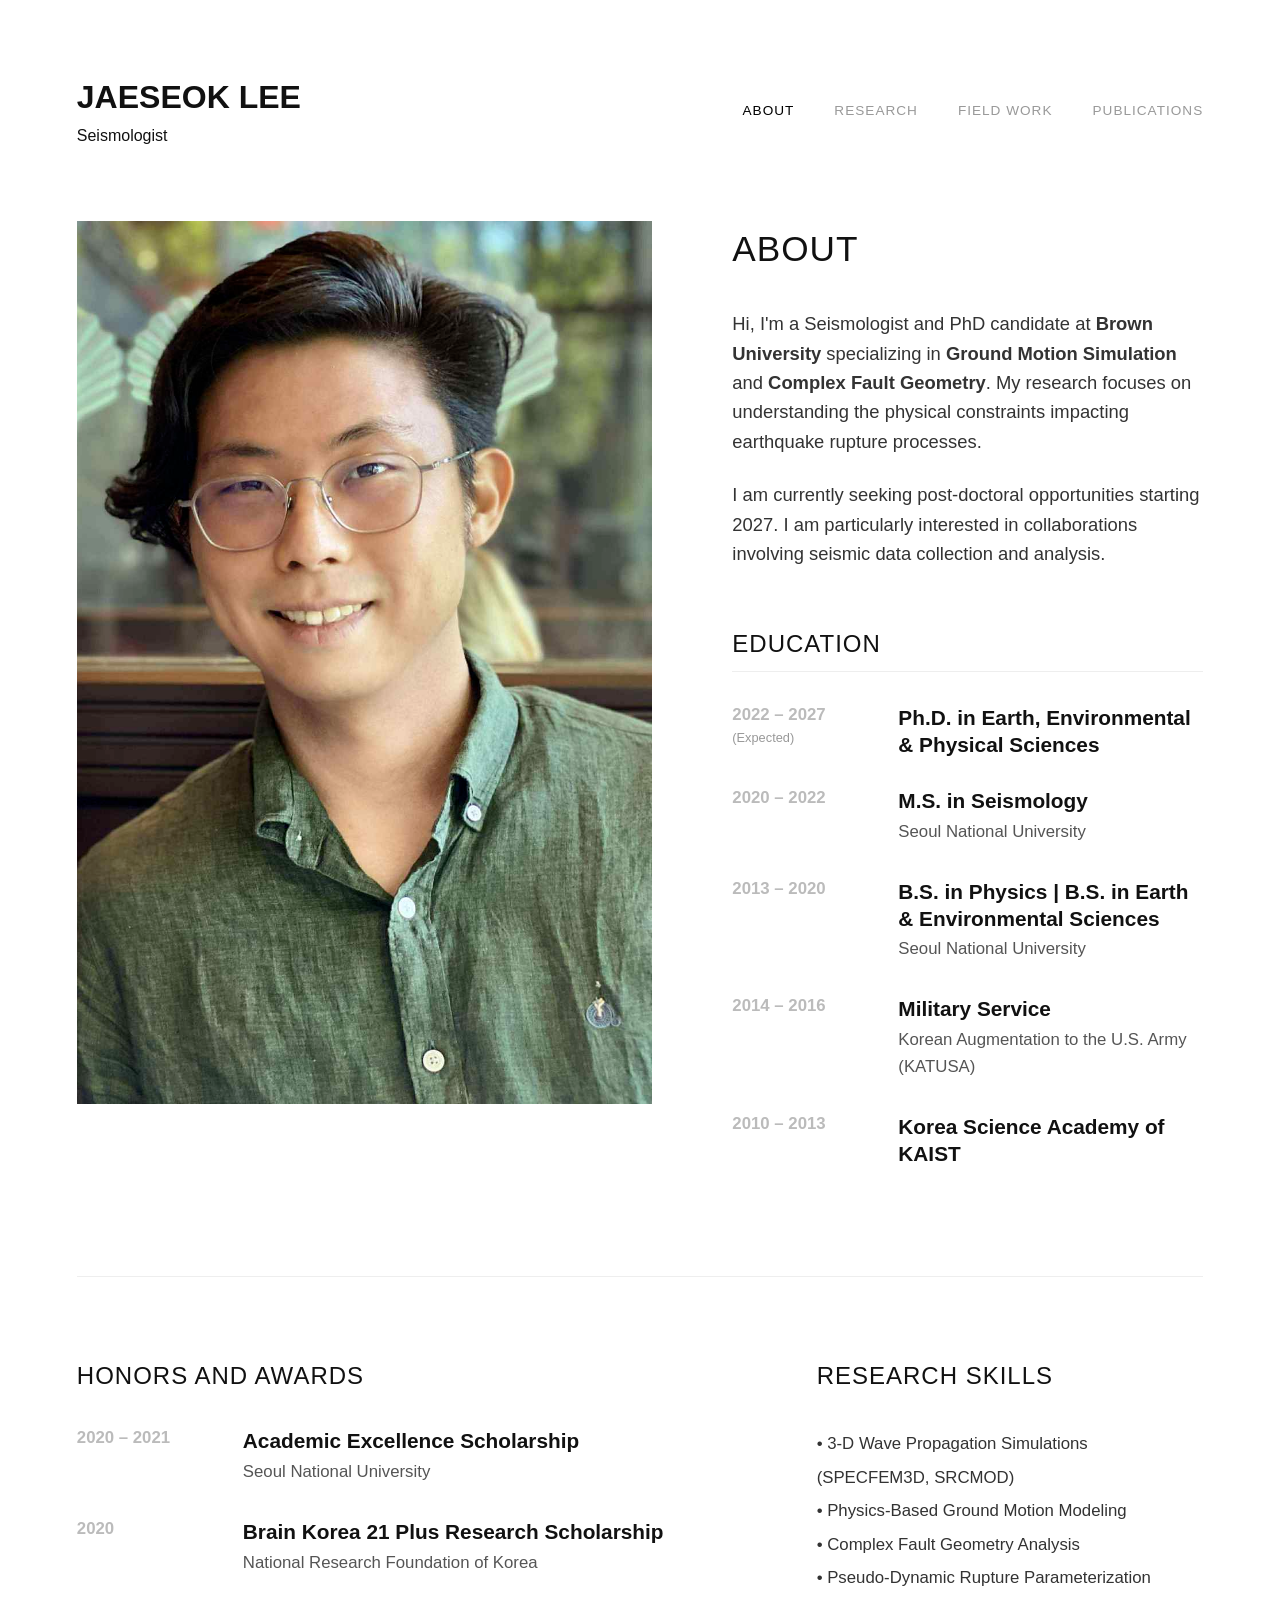
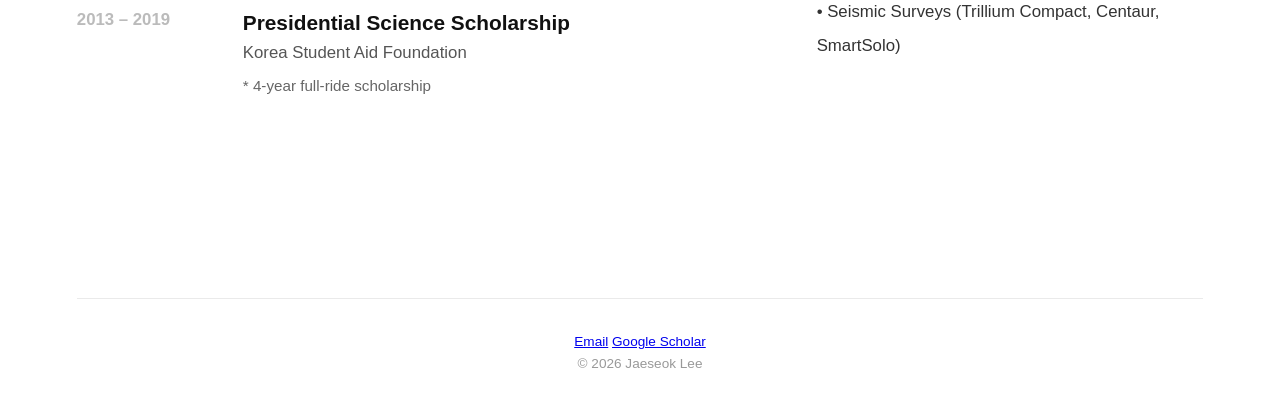
==== index.html @ f4a4ec3c "Update index.html" ====
<!DOCTYPE html>
<html lang="en">
<head>
    <meta charset="UTF-8">
    <meta name="viewport" content="width=device-width, initial-scale=1.0">
    <title>Jaeseok Lee | Seismologist</title>
    <link rel="stylesheet" href="style.css">
</head>
<body>

    <div id="header-container"></div>

    <main>
        
        <section id="about" class="split-container">
            
            <div class="split-image">
                <img src="images/jaeseok1.png" alt="Jaeseok Lee">
            </div>
            
            <div class="split-text">
                <h1>ABOUT</h1>
                <p>Hi, I'm a Seismologist and PhD candidate at <b>Brown University</b> specializing in <b>Ground Motion Simulation</b> and <b>Complex Fault Geometry</b>. My research focuses on understanding the physical constraints impacting earthquake rupture processes.</p>
                <p>I am currently seeking post-doctoral opportunities starting 2027. I am particularly interested in collaborations involving seismic data collection and analysis.</p>
                
                <h2 style="margin-top: 3.5rem; font-size: 1.5rem; border-bottom: 1px solid #eee; padding-bottom: 0.5rem;">EDUCATION</h2>
                
                <div class="education-timeline" style="margin-top: 1.5rem;">
                    
                    <div class="timeline-item">
                        <span class="timeline-year">2022 – 2027<br><small>(Expected)</small></span>
                        <div class="timeline-content">
                            <h3>Ph.D. in Earth, Environmental & Physical Sciences</h3>
                        </div>
                    </div>
                
                    <div class="timeline-item">
                        <span class="timeline-year">2020 – 2022</span>
                        <div class="timeline-content">
                            <h3>M.S. in Seismology</h3>
                            <p class="institution">Seoul National University</p>
                        </div>
                    </div>
                
                    <div class="timeline-item">
                        <span class="timeline-year">2013 – 2020</span>
                        <div class="timeline-content">
                            <h3>B.S. in Physics | B.S. in Earth & Environmental Sciences</h3>
                            <p class="institution">Seoul National University</p>
                        </div>
                    </div>
                
                    <div class="timeline-item">
                        <span class="timeline-year">2014 – 2016</span>
                        <div class="timeline-content">
                            <h3>Military Service</h3>
                            <p class="institution">Korean Augmentation to the U.S. Army (KATUSA)</p>
                        </div>
                    </div>
                
                    <div class="timeline-item">
                        <span class="timeline-year">2010 – 2013</span>
                        <div class="timeline-content">
                            <h3>Korea Science Academy of KAIST</h3>
                        </div>
                    </div>
                
                </div>
            </div>
        </section>

        <hr class="section-divider">

        <section class="split-container" style="grid-template-columns: 1.2fr 0.8fr; margin-top: 2rem;">
            
            <div>
                <h2 style="font-size: 1.5rem; margin-bottom: 2rem;">HONORS AND AWARDS</h2>
                <div class="education-timeline">
                
                    <div class="timeline-item">
                        <span class="timeline-year">2020 – 2021</span>
                        <div class="timeline-content">
                            <h3>Academic Excellence Scholarship</h3>
                            <p class="institution">Seoul National University</p>
                        </div>
                    </div>
                
                    <div class="timeline-item">
                        <span class="timeline-year">2020</span>
                        <div class="timeline-content">
                            <h3>Brain Korea 21 Plus Research Scholarship</h3>
                            <p class="institution">National Research Foundation of Korea</p>
                        </div>
                    </div>
                
                    <div class="timeline-item">
                        <span class="timeline-year">2013 – 2019</span>
                        <div class="timeline-content">
                            <h3>Presidential Science Scholarship</h3>
                            <p class="institution">Korea Student Aid Foundation</p>
                            <p class="details">* 4-year full-ride scholarship</p>
                        </div>
                    </div>
                
                </div>
            </div>

            <div style="padding-left: 2rem;">
                <h2 style="font-size: 1.5rem; margin-bottom: 2rem;">RESEARCH SKILLS</h2>
                <ul style="list-style: none; line-height: 2; color: #333; font-size: 1.05rem;">
                    <li>• 3-D Wave Propagation Simulations (SPECFEM3D, SRCMOD)</li>
                    <li>• Physics-Based Ground Motion Modeling</li>
                    <li>• Complex Fault Geometry Analysis</li>
                    <li>• Pseudo-Dynamic Rupture Parameterization</li>
                    <li>• Seismic Surveys (Trillium Compact, Centaur, SmartSolo)</li>
                </ul>
            </div>

        </section>
        
    </main>

    <div id="footer-container"></div>

    <script src="script.js"></script>
</body>
</html>
---- style.css ----
/* Base Reset */
* {
    margin: 0;
    padding: 0;
    box-sizing: border-box;
}

body {
    font-family: -apple-system, BlinkMacSystemFont, "Segoe UI", Roboto, Helvetica, Arial, sans-serif;
    color: #111;
    background-color: #fff;
    line-height: 1.6;
    padding: 0 6%; /* Side margins for the entire screen layout */
}

/* Horizontal Top Header Navbar */
#header-container {
    display: flex;
    justify-content: space-between;
    align-items: center;
    padding: 4.5rem 0 3.5rem 0;
    max-width: 1200px;
    margin: 0 auto;
}

/* Footer */
#footer-container {
    max-width: 1200px;
    margin: 6rem auto 0 auto;
    padding: 2rem 0;
    border-top: 1px solid #eaeaea; /* This creates the clean line */
    text-align: center;             /* This centers the copyright text */
    font-size: 0.85rem;
    color: #999;
}

.logo {
    font-size: 2.4rem;
    font-weight: 700;
    letter-spacing: 1px;
    text-transform: uppercase;
}

.logo a {
    color: inherit;          /* Inherits the dark color from the parent logo style */
}

nav {
    display: flex;
    gap: 2.5rem;
}

nav a {
    text-decoration: none;
    color: #999;
    text-transform: uppercase;
    font-size: 0.85rem;
    font-weight: 500;
    letter-spacing: 1px;
    transition: color 0.2s ease;
}

nav a:hover, nav a.active {
    color: #000;
}

/* Main Display Canvas */
main {
    max-width: 1200px;
    margin: 0 auto;
    padding-bottom: 5rem;
    animation: fadeIn 0.4s ease-in-out;
}

@keyframes fadeIn {
    from { opacity: 0; transform: translateY(8px); }
    to { opacity: 1; transform: translateY(0); }
}

/* Hoffmann Split-Screen Grid Layout */
.split-container {
    display: grid;
    grid-template-columns: 1.1fr 0.9fr;
    gap: 5rem;
    align-items: flex-start;
    margin-top: 1rem;
}

.split-image img {
    width: 100%;
    height: auto;
    display: block;
    object-fit: cover;
}

.split-text h1, h2 {
    font-size: 2.2rem;
    font-weight: 300;
    margin-bottom: 2rem;
    letter-spacing: 1px;
}

.split-text p {
    font-size: 1.15rem;
    color: #333;
    margin-bottom: 1.5rem;
}

/* Academic lists & formatting */
/* Timeline Master Column Layout */
.education-timeline {
    max-width: 850px;
    margin-top: 2rem;
}

.timeline-item {
    display: flex;
    gap: 3.5rem;          /* Distinct space between year column and text column */
    margin-bottom: 1.5rem;
    align-items: flex-start;
}

/* Left side Column: Years */
.timeline-year {
    font-weight: 700;
    color: #bbb;          /* Soft gray tone that keeps focus on your degree title */
    min-width: 110px;     /* Prevents date text from wrapping awkwardly */
    font-size: 1.05rem;
    line-height: 1.3;
}

.timeline-year small {
    font-weight: 400;
    font-size: 0.8rem;
    color: #999;
}

/* Right side Column: Content details */
.timeline-content h3 {
    font-size: 1.3rem;
    font-weight: 600;
    color: #111;
    line-height: 1.3;
    margin-bottom: 0.3rem;
}

.timeline-content .institution {
    font-size: 1.05rem;
    color: #555;
    margin-bottom: 0.5rem;
}

.timeline-content .details {
    font-size: 0.95rem;
    color: #666;
    line-height: 1.5;
}

/* Smooth collapsing shift for mobile phones and tablets */
@media (max-width: 600px) {
    .timeline-item {
        flex-direction: column; /* Stack years above text on small screens */
        gap: 0.4rem;
        margin-bottom: 2.5rem;
    }
    .timeline-year {
        min-width: auto;
    }
}

.timeline-item h3 {
    font-size: 1.3rem;
    font-weight: 600;
}

.institution-tag {
    color: #666;
    font-size: 1rem;
    margin-bottom: 0.6rem;
}

.pub-item {
    display: flex;
    gap: 3rem;
    margin-bottom: 2.5rem;
    font-size: 1.05rem;
    align-items: flex-start;
    max-width: 950px;
}

.pub-year {
    font-weight: 700;
    color: #bbb;
    min-width: 60px;
}

.pub-link {
    font-size: 0.9rem;
    color: #777;
    text-decoration: none;
    margin-left: 0.4rem;
}

.pub-link:hover {
    color: #000;
    text-decoration: underline;
}

/* Clear bottom layout footer */
footer {
    max-width: 1200px;
    margin: 4rem auto 0 auto;
    padding: 2.5rem 0;
    border-top: 1px solid #eee;
    font-size: 0.85rem;
    color: #bbb;
}

/* Research Page Specific Styles */
.research-intro {
    max-width: 900px;
    margin-bottom: 5rem;
}

.lead-text {
    font-size: 1.3rem;
    color: #444;
    line-height: 1.7;
    font-weight: 300;
}

/* Elegant Project Layout Row */
.project-item {
    display: block; 
    margin-bottom: 6rem;
}

.project-text {
    margin-bottom: 2.5rem;
    max-width: 850px; 
}

.project-text h3 {
    font-size: 1.6rem;
    font-weight: 600;
    margin-bottom: 1.2rem;
    letter-spacing: 0.5px;
}

.project-text p {
    font-size: 1.05rem;
    color: #333;
    margin-bottom: 1.2rem;
}

/* Figures & Diagrams Formatting */
.project-figure img {
    width: 100%;          
    max-width: 850px; 
    height: auto;
}

.project-figure .caption {
    font-size: 0.85rem;
    color: #777;
    margin-top: 0.8rem;
    line-height: 1.4;
    max-width: 850px; 
}

.section-divider {
    border: 0;
    height: 1px;
    background-color: #eee;
    margin: 5rem 0;
}

.publications-section h3 {
    font-size: 1.5rem;
    font-weight: 300;
    margin-bottom: 2.5rem;
    letter-spacing: 1px;
}

/* Container holding the two figures side-by-side */
.project-gallery {
    display: grid;
    grid-template-columns: 1fr 1fr; /* Splitting the figures column equally into two columns */
    gap: 1.5rem;                    /* Clear spacing space between the two charts */
    align-items: flex-start;
}




/* Mobile & Tablet Scaling Optimization */
@media (max-width: 768px) {
    #header-container {
        flex-direction: column;
        align-items: flex-start;
        gap: 1.5rem;
        padding: 2.5rem 0;
    }
    
    nav {
        gap: 1.5rem;
        flex-wrap: wrap;
    }
    .split-container {
        grid-template-columns: 1fr;
        gap: 3rem;
    }
    .pub-item {
        flex-direction: column;
        gap: 0.2rem;
    }
    .project-gallery {
        grid-template-columns: 1fr; /* Stacks figures on top of each other on mobile phones */
        gap: 2.5rem;
    }
     .research-intro {
        margin-bottom: 3rem;
    }
    .lead-text {
        font-size: 1.15rem;
    }
    .project-item, .project-item.inverse {
        grid-template-columns: 1fr;
        gap: 2.5rem;
        margin-bottom: 4.5rem;
    }
    .project-item.inverse .project-text,
    .project-item.inverse .project-figure {
        order: unset; 
    }
}
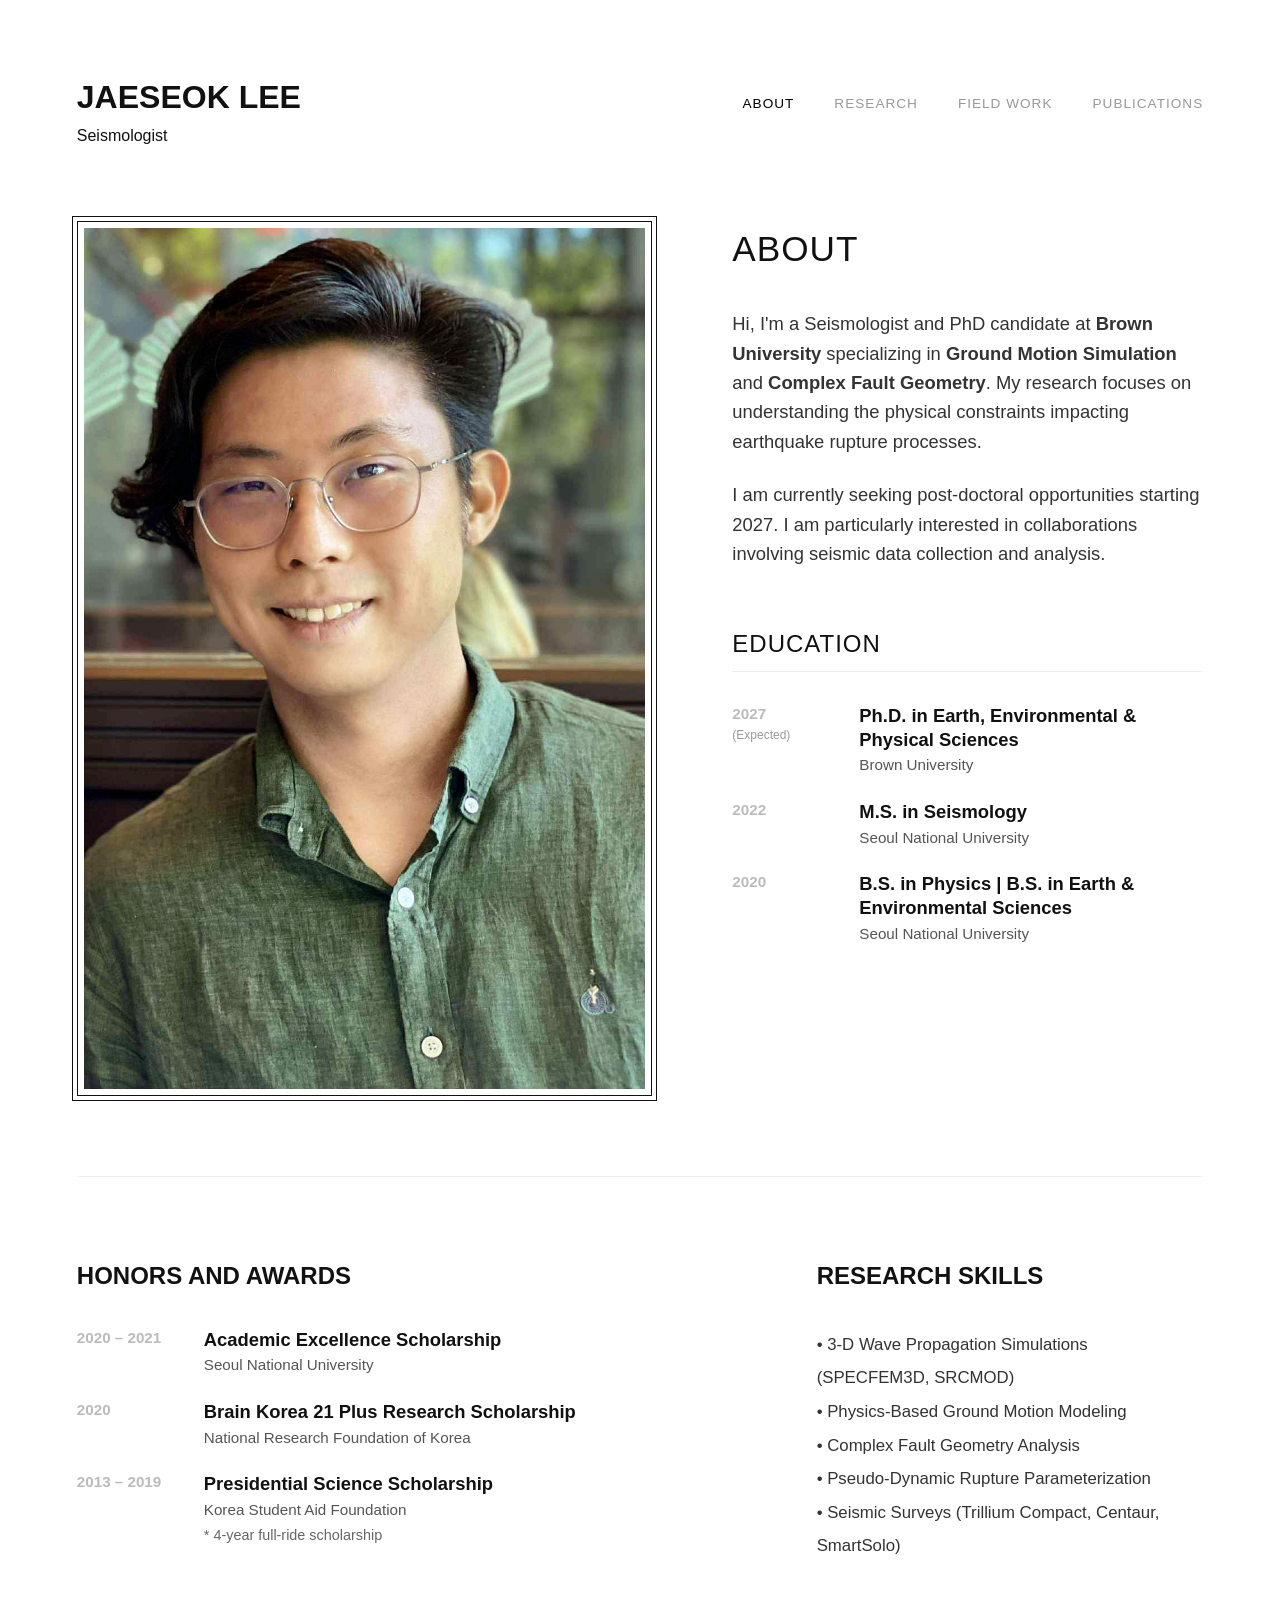
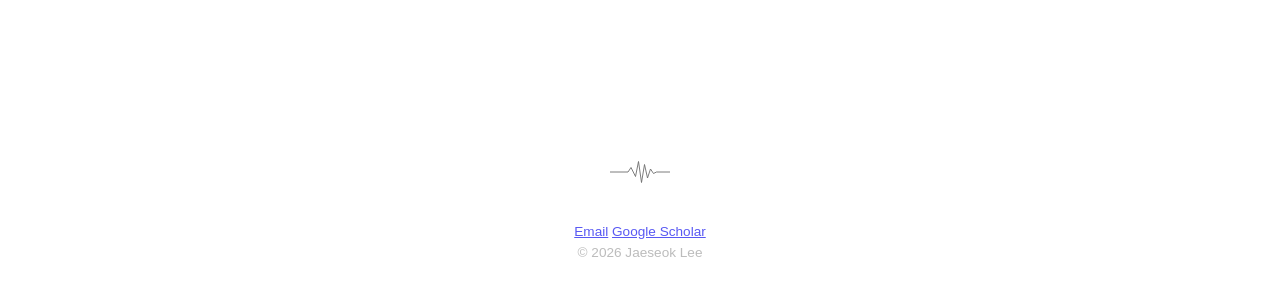
==== commit 27b8c10e: "Update index.html" ====
--- a/index.html
+++ b/index.html
@@ -28,14 +28,15 @@
                 <div class="education-timeline" style="margin-top: 1.5rem;">
                     
                     <div class="timeline-item">
-                        <span class="timeline-year">2022 – 2027<br><small>(Expected)</small></span>
+                        <span class="timeline-year">2027<br><small>(Expected)</small></span>
                         <div class="timeline-content">
                             <h3>Ph.D. in Earth, Environmental & Physical Sciences</h3>
+                            <p class="institution">Brown University</p>
                         </div>
                     </div>
                 
                     <div class="timeline-item">
-                        <span class="timeline-year">2020 – 2022</span>
+                        <span class="timeline-year">2022</span>
                         <div class="timeline-content">
                             <h3>M.S. in Seismology</h3>
                             <p class="institution">Seoul National University</p>
@@ -43,25 +44,10 @@
                     </div>
                 
                     <div class="timeline-item">
-                        <span class="timeline-year">2013 – 2020</span>
+                        <span class="timeline-year">2020</span>
                         <div class="timeline-content">
                             <h3>B.S. in Physics | B.S. in Earth & Environmental Sciences</h3>
                             <p class="institution">Seoul National University</p>
-                        </div>
-                    </div>
-                
-                    <div class="timeline-item">
-                        <span class="timeline-year">2014 – 2016</span>
-                        <div class="timeline-content">
-                            <h3>Military Service</h3>
-                            <p class="institution">Korean Augmentation to the U.S. Army (KATUSA)</p>
-                        </div>
-                    </div>
-                
-                    <div class="timeline-item">
-                        <span class="timeline-year">2010 – 2013</span>
-                        <div class="timeline-content">
-                            <h3>Korea Science Academy of KAIST</h3>
                         </div>
                     </div>
                 
--- a/style.css
+++ b/style.css
@@ -1,4 +1,4 @@
-/* Base Reset */
+
 * {
     margin: 0;
     padding: 0;
@@ -13,27 +13,31 @@
     padding: 0 6%; /* Side margins for the entire screen layout */
 }
 
-/* Horizontal Top Header Navbar */
+/* Main Display Canvas Container */
+main {
+    max-width: 1200px;
+    margin: 0 auto;
+    padding-bottom: 5rem;
+    animation: fadeIn 0.4s ease-in-out;
+}
+
+@keyframes fadeIn {
+    from { opacity: 0; transform: translateY(8px); }
+    to { opacity: 1; transform: translateY(0); }
+}
+
+/* ==========================================================================
+   2. FIXED BASELINE NAVIGATION HEADER & FOOTER
+   ========================================================================== */
 #header-container {
     display: flex;
     justify-content: space-between;
-    align-items: center;
+    align-items: baseline; /* Locks name and menu tabs onto the exact same text line */
     padding: 4.5rem 0 3.5rem 0;
     max-width: 1200px;
     margin: 0 auto;
 }
 
-/* Footer */
-#footer-container {
-    max-width: 1200px;
-    margin: 6rem auto 0 auto;
-    padding: 2rem 0;
-    border-top: 1px solid #eaeaea; /* This creates the clean line */
-    text-align: center;             /* This centers the copyright text */
-    font-size: 0.85rem;
-    color: #999;
-}
-
 .logo {
     font-size: 2.4rem;
     font-weight: 700;
@@ -41,8 +45,23 @@
     text-transform: uppercase;
 }
 
+.logo h1 {
+    font-size: 2.4rem;
+    font-weight: 700;
+    display: inline;
+}
+
 .logo a {
-    color: inherit;          /* Inherits the dark color from the parent logo style */
+    color: inherit;
+    text-decoration: none; /* Keeps logo text completely clean and free of underlines */
+}
+
+.logo p {
+    font-size: 0.85rem;
+    color: #666;
+    letter-spacing: 0.5px;
+    text-transform: uppercase;
+    margin-top: 0.3rem; /* Spacing that pushes subtitle cleanly beneath name */
 }
 
 nav {
@@ -64,50 +83,90 @@
     color: #000;
 }
 
-/* Main Display Canvas */
-main {
+/* Seismogram Footer Alignment */
+#footer-container, footer {
     max-width: 1200px;
-    margin: 0 auto;
-    padding-bottom: 5rem;
-    animation: fadeIn 0.4s ease-in-out;
-}
-
-@keyframes fadeIn {
-    from { opacity: 0; transform: translateY(8px); }
-    to { opacity: 1; transform: translateY(0); }
-}
-
-/* Hoffmann Split-Screen Grid Layout */
+    margin: 7rem auto 0 auto;
+    padding: 4rem 0 2rem 0; 
+    
+    border-top: none; /* Disables any default structural borders */
+    
+    background-repeat: no-repeat;
+    background-image: url("data:image/svg+xml,%3Csvg xmlns='http://www.w3.org/2000/svg' viewBox='0 0 40 20' fill='none' stroke='%23222222' stroke-width='0.6'%3E%3Cpath d='M0,10 L12,10 L14,7 L17,13 L19,3 L21,17 L23,5 L25,14 L27,8 L29,11 L31,10 L40,10'/%3E%3C/svg%3E");
+        
+    background-size: 180px 30px;
+    background-position: center top; 
+    opacity: 0.65;
+    
+    text-align: center;
+    font-size: 0.85rem;
+    color: #999;
+}
+
+/* ==========================================================================
+   3. UNIFORM SPLIT-SCREEN GRID LAYOUTS (About & Fieldwork Pages)
+   ========================================================================== */
 .split-container {
     display: grid;
-    grid-template-columns: 1.1fr 0.9fr;
+    grid-template-columns: 1.1fr 0.9fr; /* Enforces strict 55% to 45% proportions */
     gap: 5rem;
     align-items: flex-start;
     margin-top: 1rem;
 }
 
+.split-text h1, .split-text h2 {
+    font-size: 2.2rem;
+    font-weight: 300;
+    margin-bottom: 2rem;
+    letter-spacing: 1px;
+}
+
+.split-text p {
+    font-size: 1.15rem;
+    color: #333;
+    margin-bottom: 1.5rem;
+}
+
+/* Standardized Frame Layout for Images across ALL pages */
+.split-image img,
+.project-figure img {
+    width: 100%;
+    height: auto;
+    display: block;
+    border: 1px solid #f2f2f2;
+    padding: 0.4rem;
+    background-color: #fff;
+}
+
+/* Update your profile picture frame to look like a precise scientific figure map */
 .split-image img {
     width: 100%;
     height: auto;
     display: block;
     object-fit: cover;
-}
-
-.split-text h1, h2 {
-    font-size: 2.2rem;
-    font-weight: 300;
-    margin-bottom: 2rem;
-    letter-spacing: 1px;
-}
-
-.split-text p {
-    font-size: 1.15rem;
-    color: #333;
-    margin-bottom: 1.5rem;
-}
-
-/* Academic lists & formatting */
-/* Timeline Master Column Layout */
+    
+    /* Elegant scientific alternating map-border aesthetic */
+    padding: 6px;
+    border: 1px solid #111;
+    outline: 4px solid #fff;
+    box-shadow: 0 0 0 5px #111;
+    background-color: #fff;
+}
+
+/* Native Zoom Indicator for Figures linking to High-Res tabs */
+.image-link {
+    display: block;
+    cursor: zoom-in;
+    transition: opacity 0.2s ease;
+}
+
+.image-link:hover {
+    opacity: 0.85;
+}
+
+/* ==========================================================================
+   4. SQUEEZED COMPACT TIMELINE (Education, Awards, & Locations)
+   ========================================================================== */
 .education-timeline {
     max-width: 850px;
     margin-top: 2rem;
@@ -115,68 +174,111 @@
 
 .timeline-item {
     display: flex;
-    gap: 3.5rem;          /* Distinct space between year column and text column */
-    margin-bottom: 1.5rem;
+    gap: 2rem;             /* Compressed gap between column sections */
+    margin-bottom: 1.2rem; /* Squeezed timeline margins to fit perfectly with portrait frames */
     align-items: flex-start;
 }
 
-/* Left side Column: Years */
 .timeline-year {
     font-weight: 700;
-    color: #bbb;          /* Soft gray tone that keeps focus on your degree title */
-    min-width: 110px;     /* Prevents date text from wrapping awkwardly */
-    font-size: 1.05rem;
+    color: #bbb;
+    min-width: 95px;       /* Sleek width parameters for time steps */
+    font-size: 0.95rem;    /* Refined scale for tight spacing */
     line-height: 1.3;
 }
 
 .timeline-year small {
     font-weight: 400;
-    font-size: 0.8rem;
+    font-size: 0.75rem;
     color: #999;
 }
 
-/* Right side Column: Content details */
 .timeline-content h3 {
-    font-size: 1.3rem;
+    font-size: 1.15rem;    /* Clean title scale to minimize row wraps */
     font-weight: 600;
     color: #111;
     line-height: 1.3;
-    margin-bottom: 0.3rem;
+    margin-bottom: 0.1rem;
 }
 
 .timeline-content .institution {
+    font-size: 0.95rem;
+    color: #555;
+    margin-bottom: 0.2rem;
+}
+
+.timeline-content .details {
+    font-size: 0.9rem;
+    color: #666;
+    line-height: 1.4;
+}
+
+/* ==========================================================================
+   5. RESEARCH VIEW SPECIFIC LAYOUT CONSTRAINTS
+   ========================================================================== */
+.research-intro {
+    max-width: 950px;  
+    margin-bottom: 4rem;
+}
+
+.lead-text {
+    font-size: 1.15rem;
+    color: #333;
+    line-height: 1.7;
+}
+
+.project-item {
+    display: block; 
+    margin-bottom: 6rem;
+}
+
+.project-text {
+    margin-bottom: 2.5rem;
+    max-width: 950px;      /* Matches the introduction layout bounds beautifully */
+}
+
+.project-text h3 {
+    font-size: 1.6rem;
+    font-weight: 600;
+    margin-bottom: 1.2rem;
+    letter-spacing: 0.5px;
+}
+
+.project-text p {
     font-size: 1.05rem;
-    color: #555;
-    margin-bottom: 0.5rem;
-}
-
-.timeline-content .details {
-    font-size: 0.95rem;
-    color: #666;
-    line-height: 1.5;
-}
-
-/* Smooth collapsing shift for mobile phones and tablets */
-@media (max-width: 600px) {
-    .timeline-item {
-        flex-direction: column; /* Stack years above text on small screens */
-        gap: 0.4rem;
-        margin-bottom: 2.5rem;
-    }
-    .timeline-year {
-        min-width: auto;
-    }
-}
-
-.timeline-item h3 {
-    font-size: 1.3rem;
-    font-weight: 600;
-}
-
-.institution-tag {
-    color: #666;
-    font-size: 1rem;
-    margin-bottom: 0.6rem;
+    color: #333;
+    margin-bottom: 1.2rem;
+}
+
+.project-gallery {
+    display: grid;
+    grid-template-columns: 1fr 1fr; /* Uniform side-by-side display for twin plots */
+    gap: 1.5rem;
+    align-items: flex-start;
+}
+
+.project-figure .caption {
+    font-size: 0.85rem;
+    color: #777;
+    margin-top: 0.8rem;
+    line-height: 1.4;
+}
+
+.section-divider {
+    border: 0;
+    height: 1px;
+    background-color: #eee;
+    margin: 5rem 0;
+}
+
+/* ==========================================================================
+   6. PUBLICATIONS & LISTINGS REFERENCE STRUCTURES
+   ========================================================================== */
+.publications-section h3 {
+    font-size: 1.5rem;
+    font-weight: 300;
+    margin-bottom: 2.5rem;
+    letter-spacing: 1px;
 }
 
 .pub-item {
@@ -206,94 +308,38 @@
     text-decoration: underline;
 }
 
-/* Clear bottom layout footer */
-footer {
-    max-width: 1200px;
-    margin: 4rem auto 0 auto;
-    padding: 2.5rem 0;
-    border-top: 1px solid #eee;
-    font-size: 0.85rem;
-    color: #bbb;
-}
-
-/* Research Page Specific Styles */
-.research-intro {
-    max-width: 900px;
-    margin-bottom: 5rem;
-}
-
-.lead-text {
-    font-size: 1.3rem;
-    color: #444;
-    line-height: 1.7;
-    font-weight: 300;
-}
-
-/* Elegant Project Layout Row */
-.project-item {
-    display: block; 
-    margin-bottom: 6rem;
-}
-
-.project-text {
-    margin-bottom: 2.5rem;
-    max-width: 850px; 
-}
-
-.project-text h3 {
-    font-size: 1.6rem;
-    font-weight: 600;
-    margin-bottom: 1.2rem;
+/* Hanging Indent Structural Context for Inline Block Citations */
+.research-reference {
+    font-size: 0.9rem;
+    color: #666;
+    margin-top: 2.5rem;
+    padding-top: 1.5rem;
+    border-top: 1px dashed #eee;
+    line-height: 1.5;
+}
+
+.research-reference h4 {
+    font-size: 0.9rem;
+    font-weight: 700;
+    text-transform: uppercase;
     letter-spacing: 0.5px;
-}
-
-.project-text p {
-    font-size: 1.05rem;
     color: #333;
-    margin-bottom: 1.2rem;
-}
-
-/* Figures & Diagrams Formatting */
-.project-figure img {
-    width: 100%;          
-    max-width: 850px; 
-    height: auto;
-}
-
-.project-figure .caption {
-    font-size: 0.85rem;
-    color: #777;
-    margin-top: 0.8rem;
-    line-height: 1.4;
-    max-width: 850px; 
-}
-
-.section-divider {
-    border: 0;
-    height: 1px;
-    background-color: #eee;
-    margin: 5rem 0;
-}
-
-.publications-section h3 {
-    font-size: 1.5rem;
-    font-weight: 300;
-    margin-bottom: 2.5rem;
-    letter-spacing: 1px;
-}
-
-/* Container holding the two figures side-by-side */
-.project-gallery {
-    display: grid;
-    grid-template-columns: 1fr 1fr; /* Splitting the figures column equally into two columns */
-    gap: 1.5rem;                    /* Clear spacing space between the two charts */
-    align-items: flex-start;
-}
-
-
-
-
-/* Mobile & Tablet Scaling Optimization */
+    margin-bottom: 0.8rem;
+}
+
+.research-reference ul {
+    list-style: none;
+}
+
+.research-reference li {
+    margin-bottom: 0.8rem;
+    padding-left: 1.5rem;
+    text-indent: -1.5rem;
+}
+
+/* ==========================================================================
+   7. MOBILE RESPONSIVE OVERRIDES
+   ========================================================================== */
 @media (max-width: 768px) {
     #header-container {
         flex-direction: column;
@@ -306,31 +352,31 @@
         gap: 1.5rem;
         flex-wrap: wrap;
     }
+    
     .split-container {
         grid-template-columns: 1fr;
         gap: 3rem;
     }
+    
+    .project-gallery {
+        grid-template-columns: 1fr;
+        gap: 2.5rem;
+    }
+
     .pub-item {
         flex-direction: column;
         gap: 0.2rem;
     }
-    .project-gallery {
-        grid-template-columns: 1fr; /* Stacks figures on top of each other on mobile phones */
-        gap: 2.5rem;
-    }
-     .research-intro {
-        margin-bottom: 3rem;
-    }
-    .lead-text {
-        font-size: 1.15rem;
-    }
-    .project-item, .project-item.inverse {
-        grid-template-columns: 1fr;
-        gap: 2.5rem;
-        margin-bottom: 4.5rem;
-    }
-    .project-item.inverse .project-text,
-    .project-item.inverse .project-figure {
-        order: unset; 
-    }
-}
+}
+
+@media (max-width: 600px) {
+    .timeline-item {
+        flex-direction: column;
+        gap: 0.4rem;
+        margin-bottom: 2.5rem;
+    }
+    
+    .timeline-year {
+        min-width: auto;
+    }
+}
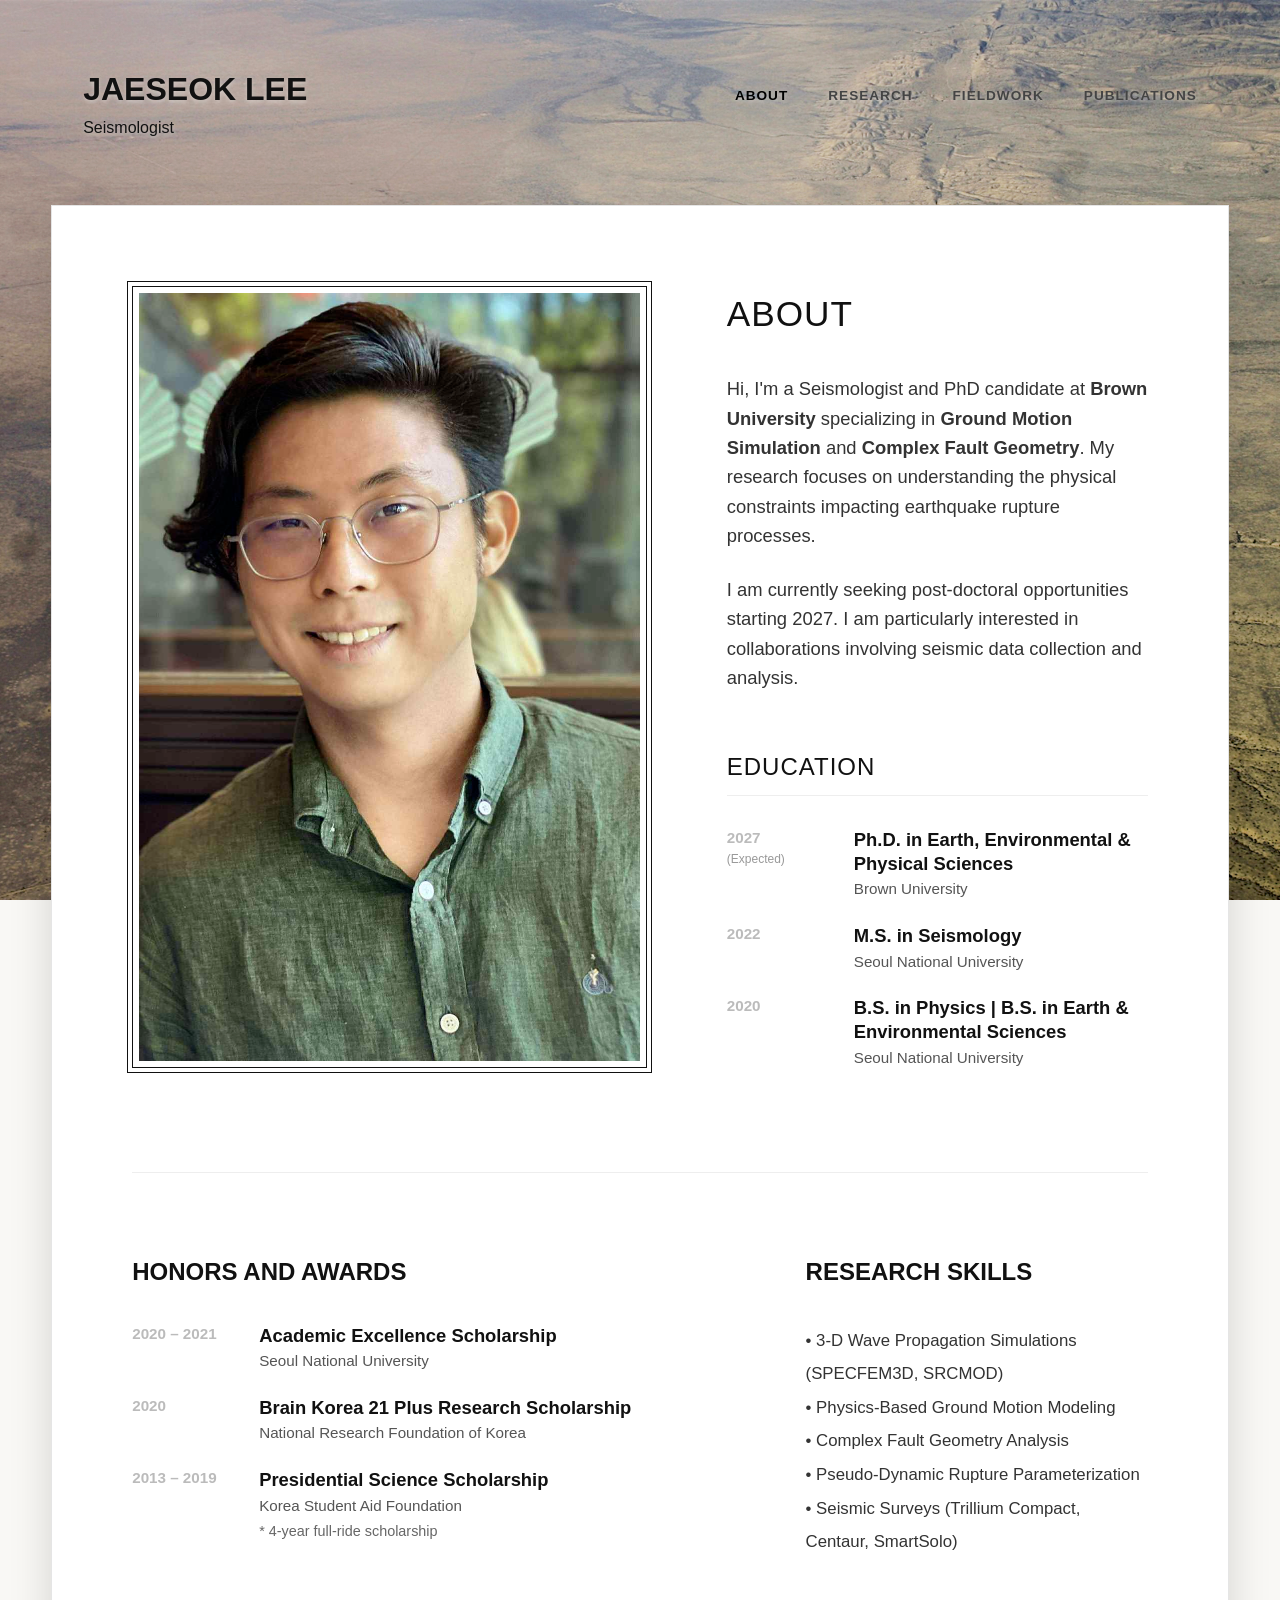
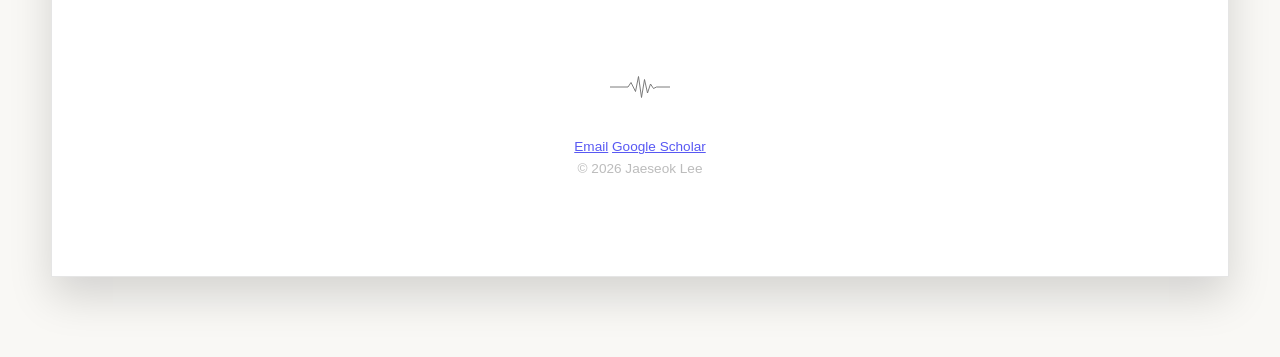
==== commit 2dcfe138: "Update index.html" ====
--- a/index.html
+++ b/index.html
@@ -103,10 +103,10 @@
             </div>
 
         </section>
+
+        <div id="footer-container"></div>
         
     </main>
-
-    <div id="footer-container"></div>
 
     <script src="script.js"></script>
 </body>
--- a/style.css
+++ b/style.css
@@ -7,10 +7,15 @@
 
 body {
     font-family: -apple-system, BlinkMacSystemFont, "Segoe UI", Roboto, Helvetica, Arial, sans-serif;
-    color: #111;
-    background-color: #fff;
+    color: #1C1D1F;
+    background-color: #F9F8F5;
     line-height: 1.6;
     padding: 0 6%; /* Side margins for the entire screen layout */
+    transition: background-color 0.3s ease; /* Optional: smooths out page transitions */
+}
+
+nav a:hover, nav a.active {
+    color: #D34E36; /* Crisp seismic indicator red */
 }
 
 /* Main Display Canvas Container */
@@ -337,6 +342,69 @@
     text-indent: -1.5rem;
 }
 
+
+/* ==========================================================================
+   Parallax Tectonic Earth Backdrop
+   ========================================================================== */
+body {
+    font-family: -apple-system, BlinkMacSystemFont, "Segoe UI", Roboto, Helvetica, Arial, sans-serif;
+    color: #111;
+    
+    /* 1. Insert your background landscape image here */
+    background-image: linear-gradient(rgba(0,0,0,0.1), rgba(0,0,0,0.15)), 
+                      url('images/san_andreas_fault_carrizo_plain.jpg');
+    
+    /* 2. The Parallax Magic Engine */
+    background-attachment: fixed;  /* Keeps the image locked in place while scrolling */
+    background-size: cover;        /* Stretches the landscape to fill the display */
+    background-position: center;   /* Keeps the focus centered */
+    
+    padding: 0 4%;
+}
+
+/* ==========================================================================
+   The Floating Website Bounding Box
+   ========================================================================== */
+main {
+    max-width: 1200px;
+    margin: 2rem auto 5rem auto;   /* Generates space around the floating sheet */
+    
+    /* 3. Turns your content into a clean, physical paper dossier document */
+    background-color: #ffffff;     /* Flat white or ivory (#faf9f6) */
+    padding: 4rem 5rem;            /* Generates crisp inner margins for your text */
+    
+    /* 4. Elegant structural shadows separating your data from the background rocks */
+    border: 1px solid rgba(0, 0, 0, 0.1);
+    box-shadow: 0 20px 40px rgba(0, 0, 0, 0.15);
+    
+    animation: fadeIn 0.4s ease-in-out;
+}
+
+/* Float your top navigation cleanly over the background landscape */
+#header-container {
+    display: flex;
+    justify-content: space-between;
+    align-items: baseline;
+    padding: 4rem 2rem 2rem 2rem;  /* Added padding so it aligns with the main sheet */
+    max-width: 1200px;
+    margin: 0 auto;
+    
+    /* Give header text high-contrast pop over the landscape background */
+    text-shadow: 0 2px 4px rgba(255, 255, 255, 0.4); 
+}
+
+/* Tweak your header logo text to stay bold over the scenery */
+.logo a {
+    color: #000000;
+}
+nav a {
+    color: #444444;
+    font-weight: 600;
+}
+nav a:hover, nav a.active {
+    color: #000000;
+}
+
 /* ==========================================================================
    7. MOBILE RESPONSIVE OVERRIDES
    ========================================================================== */
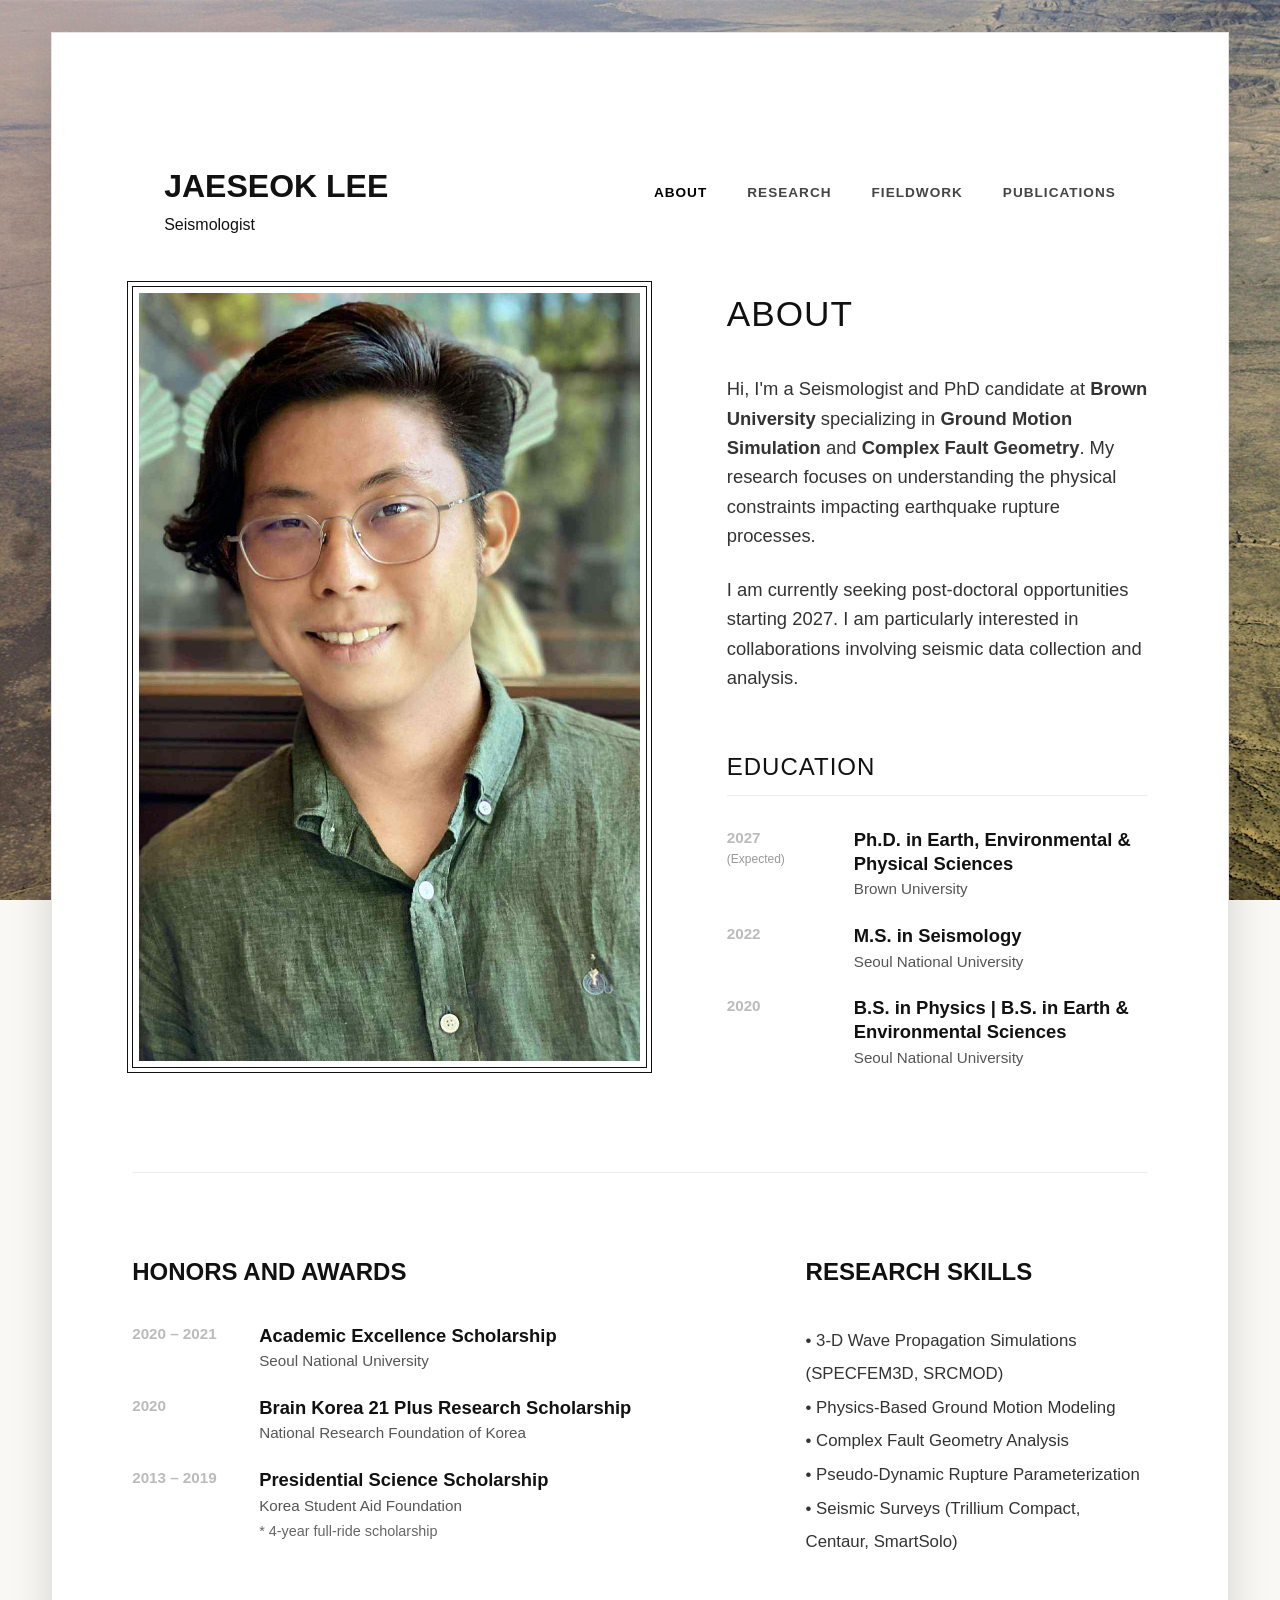
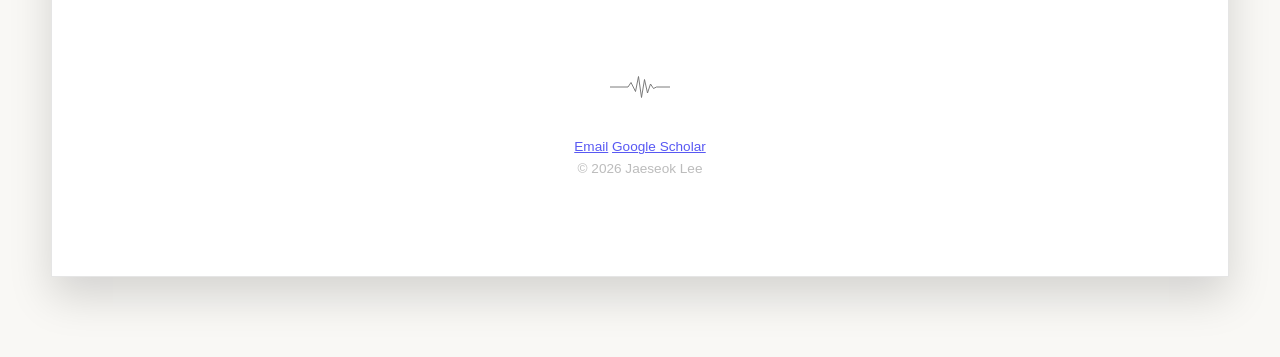
==== commit f0ca4629: "Update index.html" ====
--- a/index.html
+++ b/index.html
@@ -8,9 +8,10 @@
 </head>
 <body>
 
-    <div id="header-container"></div>
+    
 
     <main>
+        <div id="header-container"></div>
         
         <section id="about" class="split-container">
             
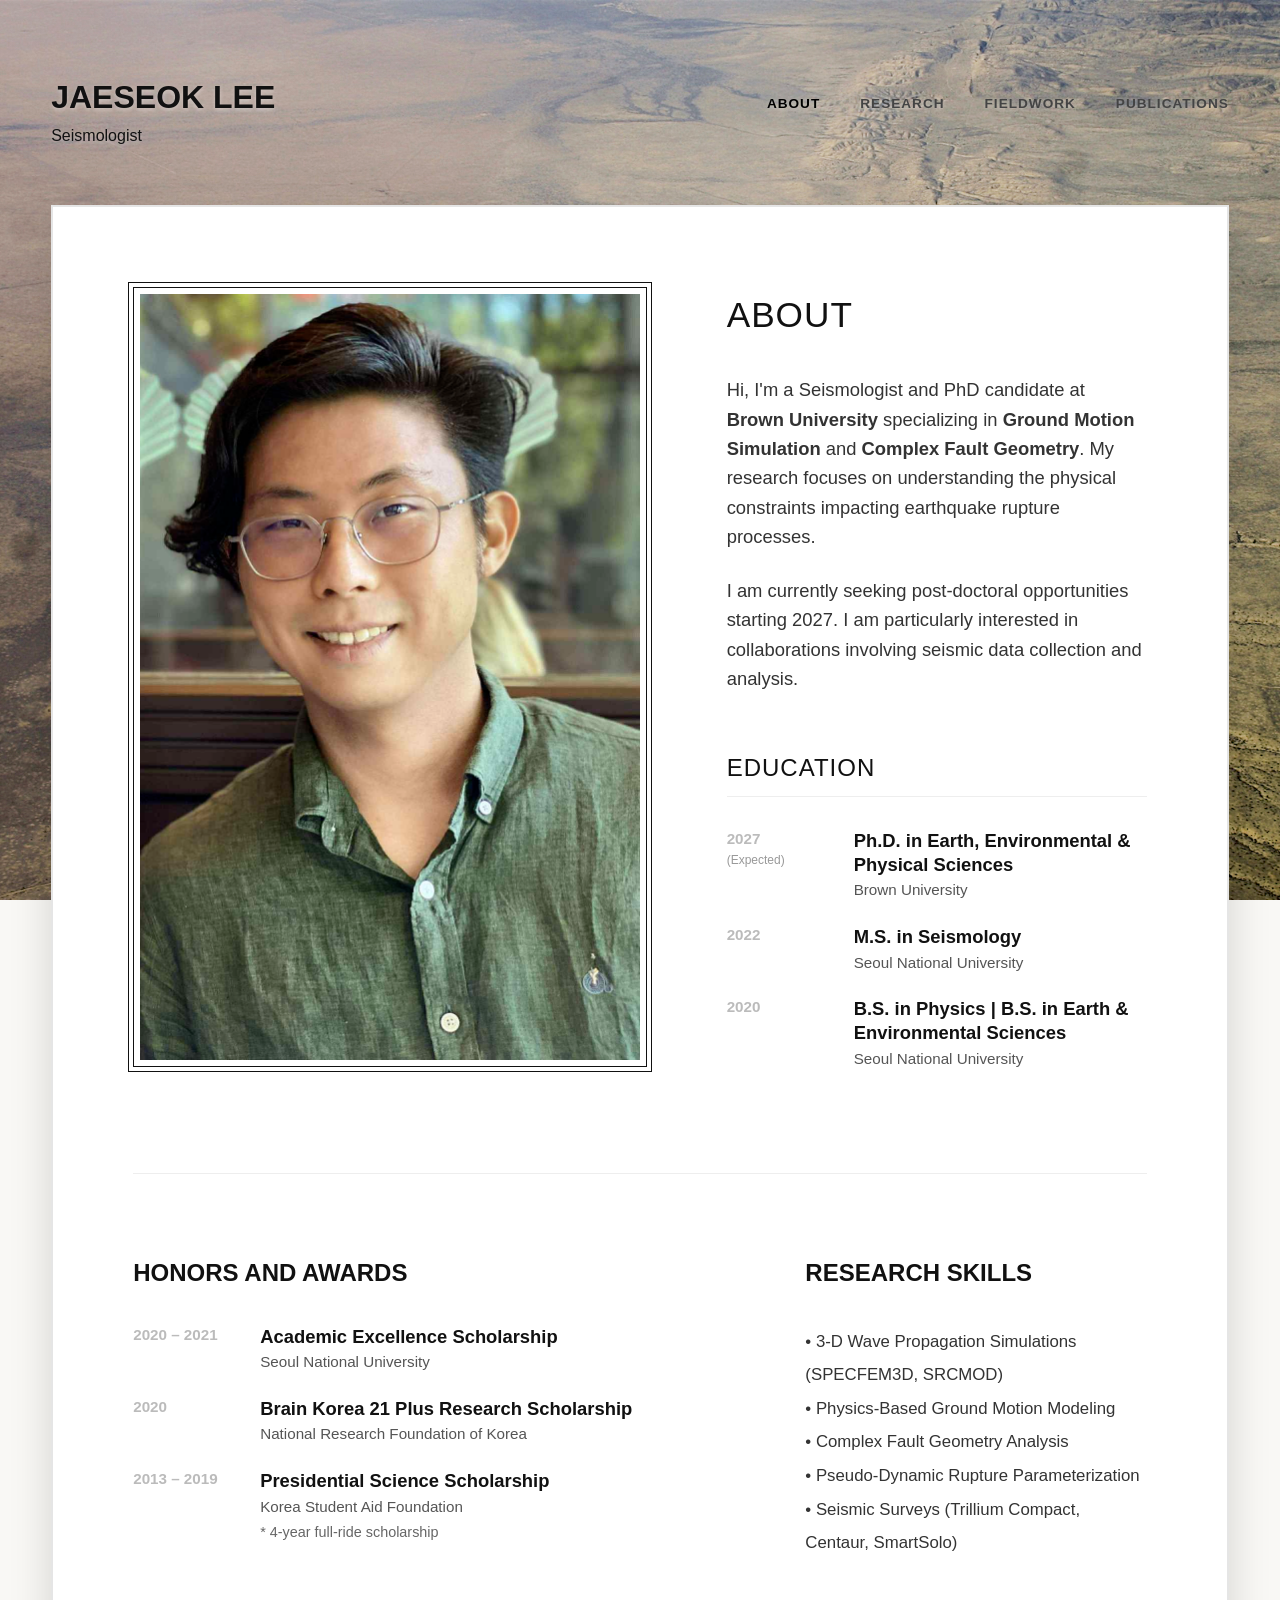
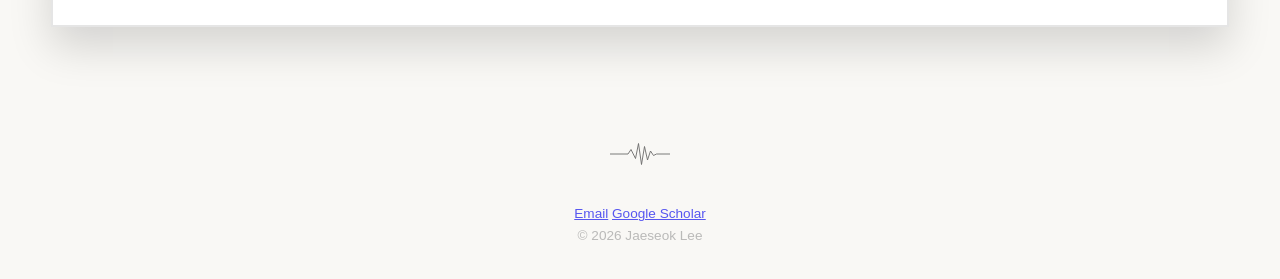
==== commit 0dab1065: "Update index.html" ====
--- a/index.html
+++ b/index.html
@@ -8,10 +8,10 @@
 </head>
 <body>
 
-    
+    <div id="header-container"></div>
 
     <main>
-        <div id="header-container"></div>
+        
         
         <section id="about" class="split-container">
             
@@ -104,11 +104,10 @@
             </div>
 
         </section>
-
-        <div id="footer-container"></div>
         
     </main>
 
+    <div id="footer-container"></div>
     <script src="script.js"></script>
 </body>
 </html>
--- a/style.css
+++ b/style.css
@@ -277,7 +277,7 @@
 }
 
 /* ==========================================================================
-   6. PUBLICATIONS & LISTINGS REFERENCE STRUCTURES
+   PUBLICATIONS & LISTINGS REFERENCE
    ========================================================================== */
 .publications-section h3 {
     font-size: 1.5rem;
@@ -365,18 +365,13 @@
 /* ==========================================================================
    The Floating Website Bounding Box
    ========================================================================== */
+
 main {
     max-width: 1200px;
-    margin: 2rem auto 5rem auto;   /* Generates space around the floating sheet */
-    
-    /* 3. Turns your content into a clean, physical paper dossier document */
     background-color: #ffffff;     /* Flat white or ivory (#faf9f6) */
-    padding: 4rem 5rem;            /* Generates crisp inner margins for your text */
-    
-    /* 4. Elegant structural shadows separating your data from the background rocks */
-    border: 1px solid rgba(0, 0, 0, 0.1);
+    padding: 4rem 5rem;            
+    border: 2px solid rgba(0, 0, 0, 0.1);
     box-shadow: 0 20px 40px rgba(0, 0, 0, 0.15);
-    
     animation: fadeIn 0.4s ease-in-out;
 }
 
@@ -385,7 +380,6 @@
     display: flex;
     justify-content: space-between;
     align-items: baseline;
-    padding: 4rem 2rem 2rem 2rem;  /* Added padding so it aligns with the main sheet */
     max-width: 1200px;
     margin: 0 auto;
     
@@ -406,7 +400,34 @@
 }
 
 /* ==========================================================================
-   7. MOBILE RESPONSIVE OVERRIDES
+   Interactive Seismic Wavefront Click Effect
+   ========================================================================== */
+.seismic-wavefront {
+    position: fixed;
+    border: 1.5px solid rgba(140, 25, 25, 0.8); /* dark red */
+    border-radius: 50%;
+    pointer-events: none;
+    transform: translate(-50%, -50%) scale(0);
+    z-index: 999999; 
+    animation: propagate 0.8s cubic-bezier(0.1, 0.4, 0.2, 1) forwards;
+}
+
+@keyframes propagate {
+    0% {
+        width: 0;
+        height: 0;
+        opacity: 0.9;
+    }
+    100% {
+        width: 220px;
+        height: 220px;
+        opacity: 0;
+        transform: translate(-50%, -50%) scale(1);
+    }
+}
+
+/* ==========================================================================
+   MOBILE RESPONSIVE OVERRIDES
    ========================================================================== */
 @media (max-width: 768px) {
     #header-container {
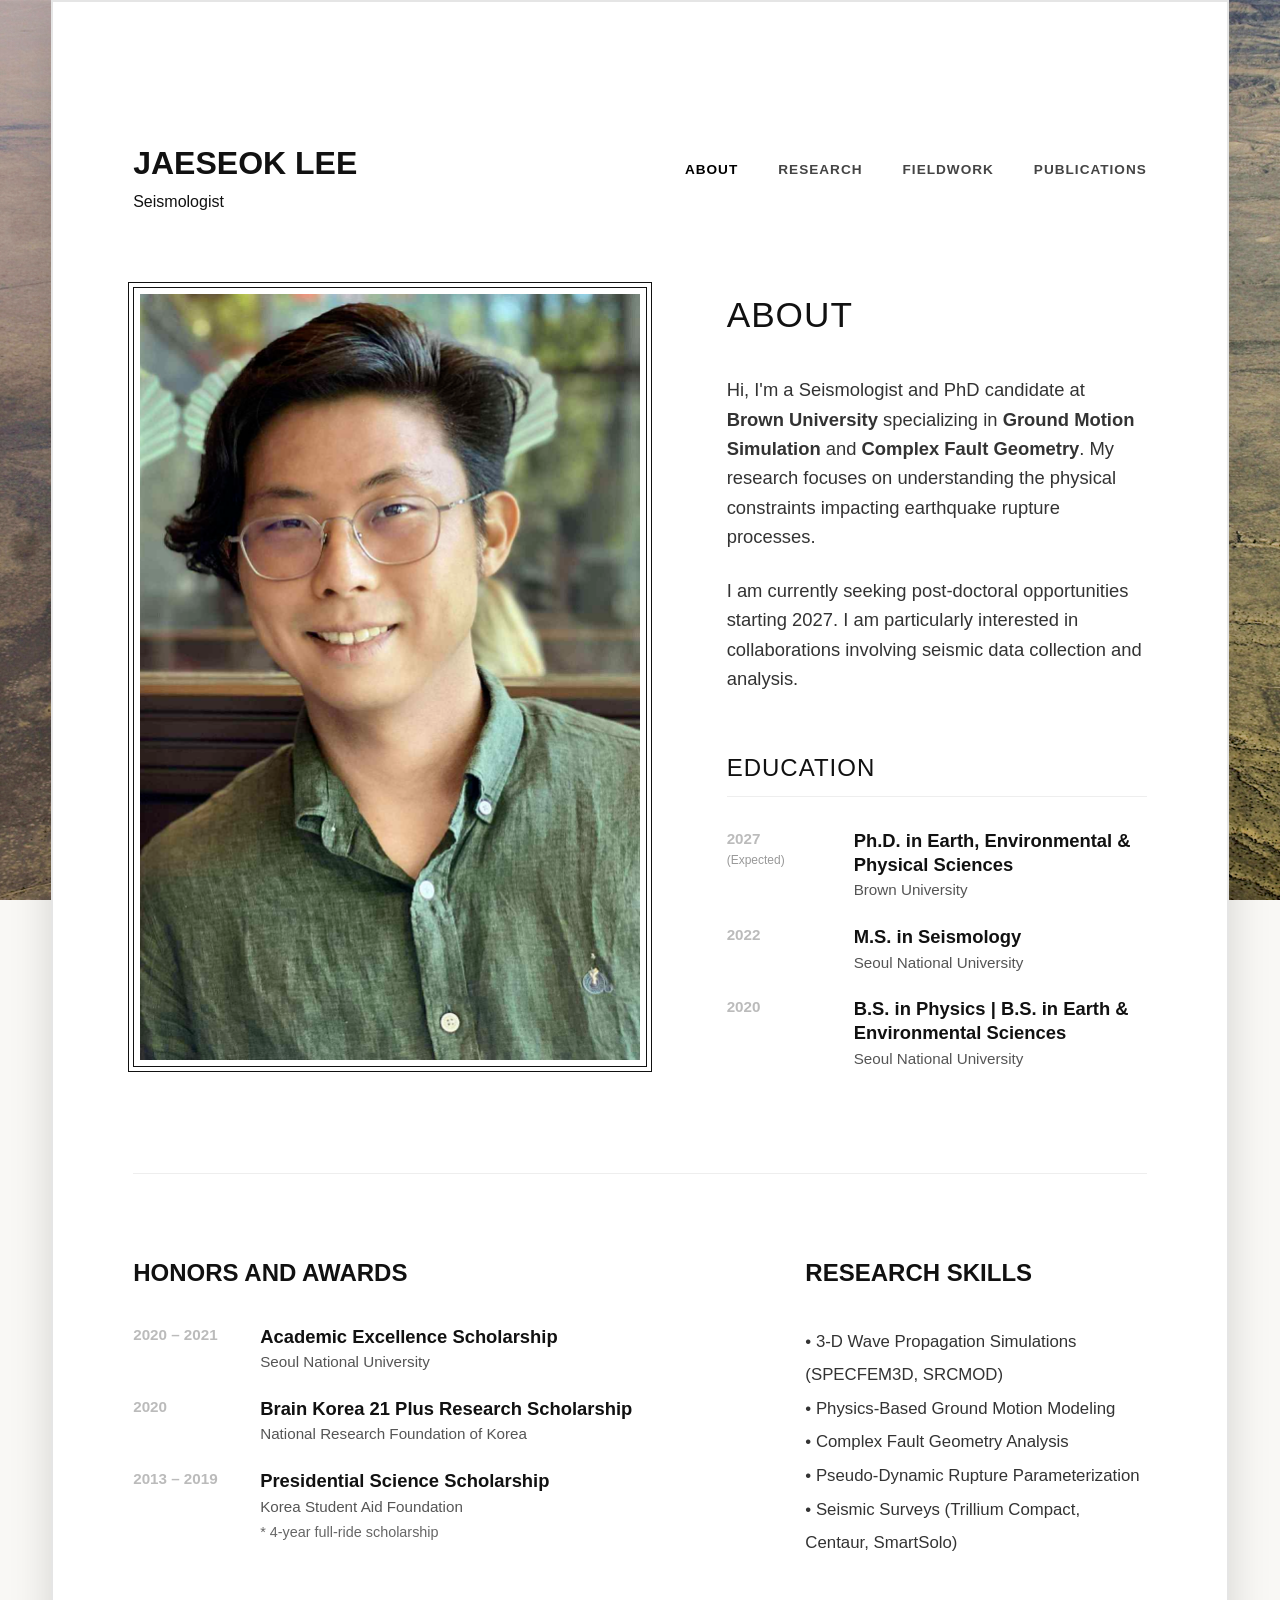
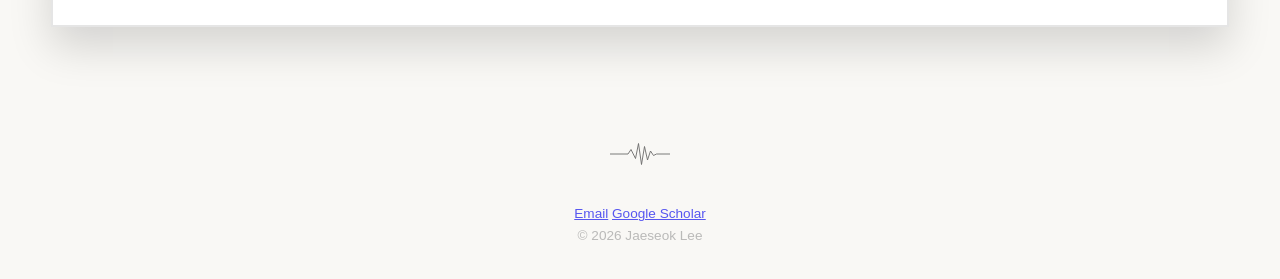
==== commit 7aada155: "Refactor about section and update content structure" ====
--- a/index.html
+++ b/index.html
@@ -8,102 +8,107 @@
 </head>
 <body>
 
-    <div id="header-container"></div>
+    
 
     <main>
-        
-        
-        <section id="about" class="split-container">
+        <div id="header-container"></div>
+
+            <div id="page-content">
             
-            <div class="split-image">
-                <img src="images/jaeseok1.png" alt="Jaeseok Lee">
-            </div>
             
-            <div class="split-text">
-                <h1>ABOUT</h1>
-                <p>Hi, I'm a Seismologist and PhD candidate at <b>Brown University</b> specializing in <b>Ground Motion Simulation</b> and <b>Complex Fault Geometry</b>. My research focuses on understanding the physical constraints impacting earthquake rupture processes.</p>
-                <p>I am currently seeking post-doctoral opportunities starting 2027. I am particularly interested in collaborations involving seismic data collection and analysis.</p>
+            <section id="about" class="split-container">
                 
-                <h2 style="margin-top: 3.5rem; font-size: 1.5rem; border-bottom: 1px solid #eee; padding-bottom: 0.5rem;">EDUCATION</h2>
+                <div class="split-image">
+                    <img src="images/jaeseok1.png" alt="Jaeseok Lee">
+                </div>
                 
-                <div class="education-timeline" style="margin-top: 1.5rem;">
+                <div class="split-text">
+                    <h1>ABOUT</h1>
+                    <p>Hi, I'm a Seismologist and PhD candidate at <b>Brown University</b> specializing in <b>Ground Motion Simulation</b> and <b>Complex Fault Geometry</b>. My research focuses on understanding the physical constraints impacting earthquake rupture processes.</p>
+                    <p>I am currently seeking post-doctoral opportunities starting 2027. I am particularly interested in collaborations involving seismic data collection and analysis.</p>
                     
-                    <div class="timeline-item">
-                        <span class="timeline-year">2027<br><small>(Expected)</small></span>
-                        <div class="timeline-content">
-                            <h3>Ph.D. in Earth, Environmental & Physical Sciences</h3>
-                            <p class="institution">Brown University</p>
+                    <h2 style="margin-top: 3.5rem; font-size: 1.5rem; border-bottom: 1px solid #eee; padding-bottom: 0.5rem;">EDUCATION</h2>
+                    
+                    <div class="education-timeline" style="margin-top: 1.5rem;">
+                        
+                        <div class="timeline-item">
+                            <span class="timeline-year">2027<br><small>(Expected)</small></span>
+                            <div class="timeline-content">
+                                <h3>Ph.D. in Earth, Environmental & Physical Sciences</h3>
+                                <p class="institution">Brown University</p>
+                            </div>
                         </div>
+                    
+                        <div class="timeline-item">
+                            <span class="timeline-year">2022</span>
+                            <div class="timeline-content">
+                                <h3>M.S. in Seismology</h3>
+                                <p class="institution">Seoul National University</p>
+                            </div>
+                        </div>
+                    
+                        <div class="timeline-item">
+                            <span class="timeline-year">2020</span>
+                            <div class="timeline-content">
+                                <h3>B.S. in Physics | B.S. in Earth & Environmental Sciences</h3>
+                                <p class="institution">Seoul National University</p>
+                            </div>
+                        </div>
+                    
                     </div>
+                </div>
+            </section>
+    
+            <hr class="section-divider">
+    
+            <section class="split-container" style="grid-template-columns: 1.2fr 0.8fr; margin-top: 2rem;">
                 
-                    <div class="timeline-item">
-                        <span class="timeline-year">2022</span>
-                        <div class="timeline-content">
-                            <h3>M.S. in Seismology</h3>
-                            <p class="institution">Seoul National University</p>
+                <div>
+                    <h2 style="font-size: 1.5rem; margin-bottom: 2rem;">HONORS AND AWARDS</h2>
+                    <div class="education-timeline">
+                    
+                        <div class="timeline-item">
+                            <span class="timeline-year">2020 – 2021</span>
+                            <div class="timeline-content">
+                                <h3>Academic Excellence Scholarship</h3>
+                                <p class="institution">Seoul National University</p>
+                            </div>
                         </div>
+                    
+                        <div class="timeline-item">
+                            <span class="timeline-year">2020</span>
+                            <div class="timeline-content">
+                                <h3>Brain Korea 21 Plus Research Scholarship</h3>
+                                <p class="institution">National Research Foundation of Korea</p>
+                            </div>
+                        </div>
+                    
+                        <div class="timeline-item">
+                            <span class="timeline-year">2013 – 2019</span>
+                            <div class="timeline-content">
+                                <h3>Presidential Science Scholarship</h3>
+                                <p class="institution">Korea Student Aid Foundation</p>
+                                <p class="details">* 4-year full-ride scholarship</p>
+                            </div>
+                        </div>
+                    
                     </div>
-                
-                    <div class="timeline-item">
-                        <span class="timeline-year">2020</span>
-                        <div class="timeline-content">
-                            <h3>B.S. in Physics | B.S. in Earth & Environmental Sciences</h3>
-                            <p class="institution">Seoul National University</p>
-                        </div>
-                    </div>
-                
                 </div>
-            </div>
-        </section>
+    
+                <div style="padding-left: 2rem;">
+                    <h2 style="font-size: 1.5rem; margin-bottom: 2rem;">RESEARCH SKILLS</h2>
+                    <ul style="list-style: none; line-height: 2; color: #333; font-size: 1.05rem;">
+                        <li>• 3-D Wave Propagation Simulations (SPECFEM3D, SRCMOD)</li>
+                        <li>• Physics-Based Ground Motion Modeling</li>
+                        <li>• Complex Fault Geometry Analysis</li>
+                        <li>• Pseudo-Dynamic Rupture Parameterization</li>
+                        <li>• Seismic Surveys (Trillium Compact, Centaur, SmartSolo)</li>
+                    </ul>
+                </div>
+    
+            </section>
 
-        <hr class="section-divider">
-
-        <section class="split-container" style="grid-template-columns: 1.2fr 0.8fr; margin-top: 2rem;">
-            
-            <div>
-                <h2 style="font-size: 1.5rem; margin-bottom: 2rem;">HONORS AND AWARDS</h2>
-                <div class="education-timeline">
-                
-                    <div class="timeline-item">
-                        <span class="timeline-year">2020 – 2021</span>
-                        <div class="timeline-content">
-                            <h3>Academic Excellence Scholarship</h3>
-                            <p class="institution">Seoul National University</p>
-                        </div>
-                    </div>
-                
-                    <div class="timeline-item">
-                        <span class="timeline-year">2020</span>
-                        <div class="timeline-content">
-                            <h3>Brain Korea 21 Plus Research Scholarship</h3>
-                            <p class="institution">National Research Foundation of Korea</p>
-                        </div>
-                    </div>
-                
-                    <div class="timeline-item">
-                        <span class="timeline-year">2013 – 2019</span>
-                        <div class="timeline-content">
-                            <h3>Presidential Science Scholarship</h3>
-                            <p class="institution">Korea Student Aid Foundation</p>
-                            <p class="details">* 4-year full-ride scholarship</p>
-                        </div>
-                    </div>
-                
-                </div>
-            </div>
-
-            <div style="padding-left: 2rem;">
-                <h2 style="font-size: 1.5rem; margin-bottom: 2rem;">RESEARCH SKILLS</h2>
-                <ul style="list-style: none; line-height: 2; color: #333; font-size: 1.05rem;">
-                    <li>• 3-D Wave Propagation Simulations (SPECFEM3D, SRCMOD)</li>
-                    <li>• Physics-Based Ground Motion Modeling</li>
-                    <li>• Complex Fault Geometry Analysis</li>
-                    <li>• Pseudo-Dynamic Rupture Parameterization</li>
-                    <li>• Seismic Surveys (Trillium Compact, Centaur, SmartSolo)</li>
-                </ul>
-            </div>
-
-        </section>
+        </div> <!-- page content -->
         
     </main>
 
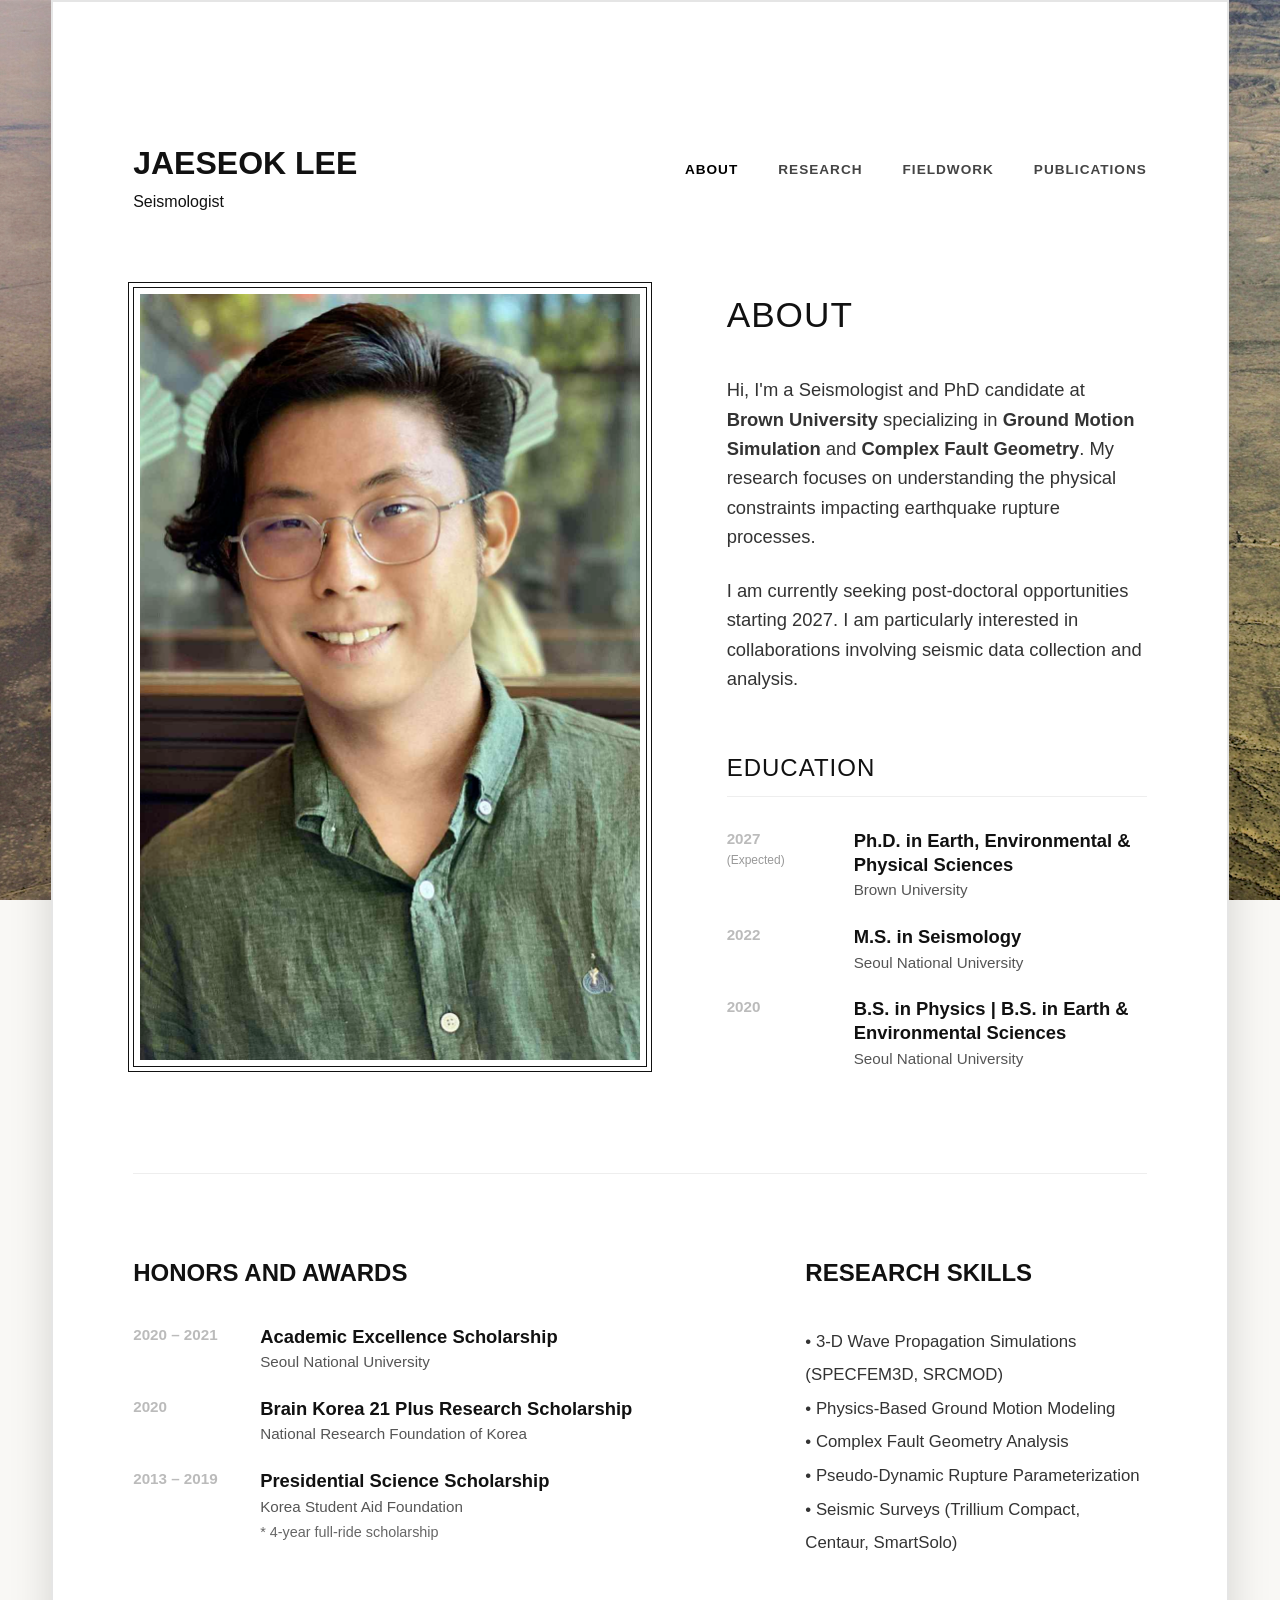
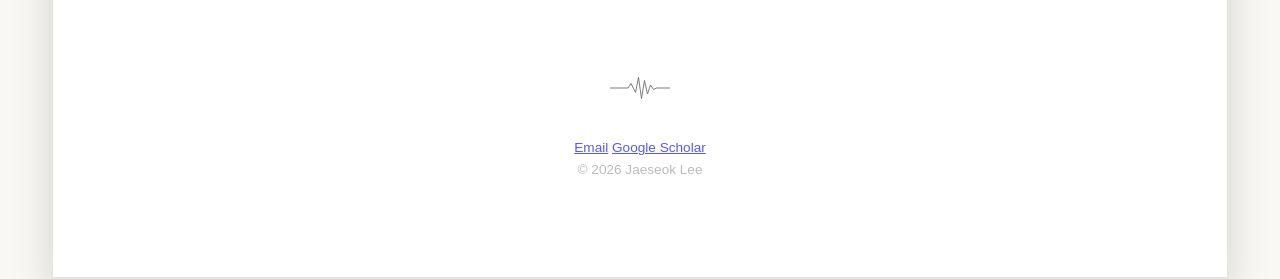
==== commit 9b24b2ba: "Update index.html" ====
--- a/index.html
+++ b/index.html
@@ -109,10 +109,10 @@
             </section>
 
         </div> <!-- page content -->
-        
+
+        <div id="footer-container"></div>
     </main>
-
-    <div id="footer-container"></div>
+    
     <script src="script.js"></script>
 </body>
 </html>
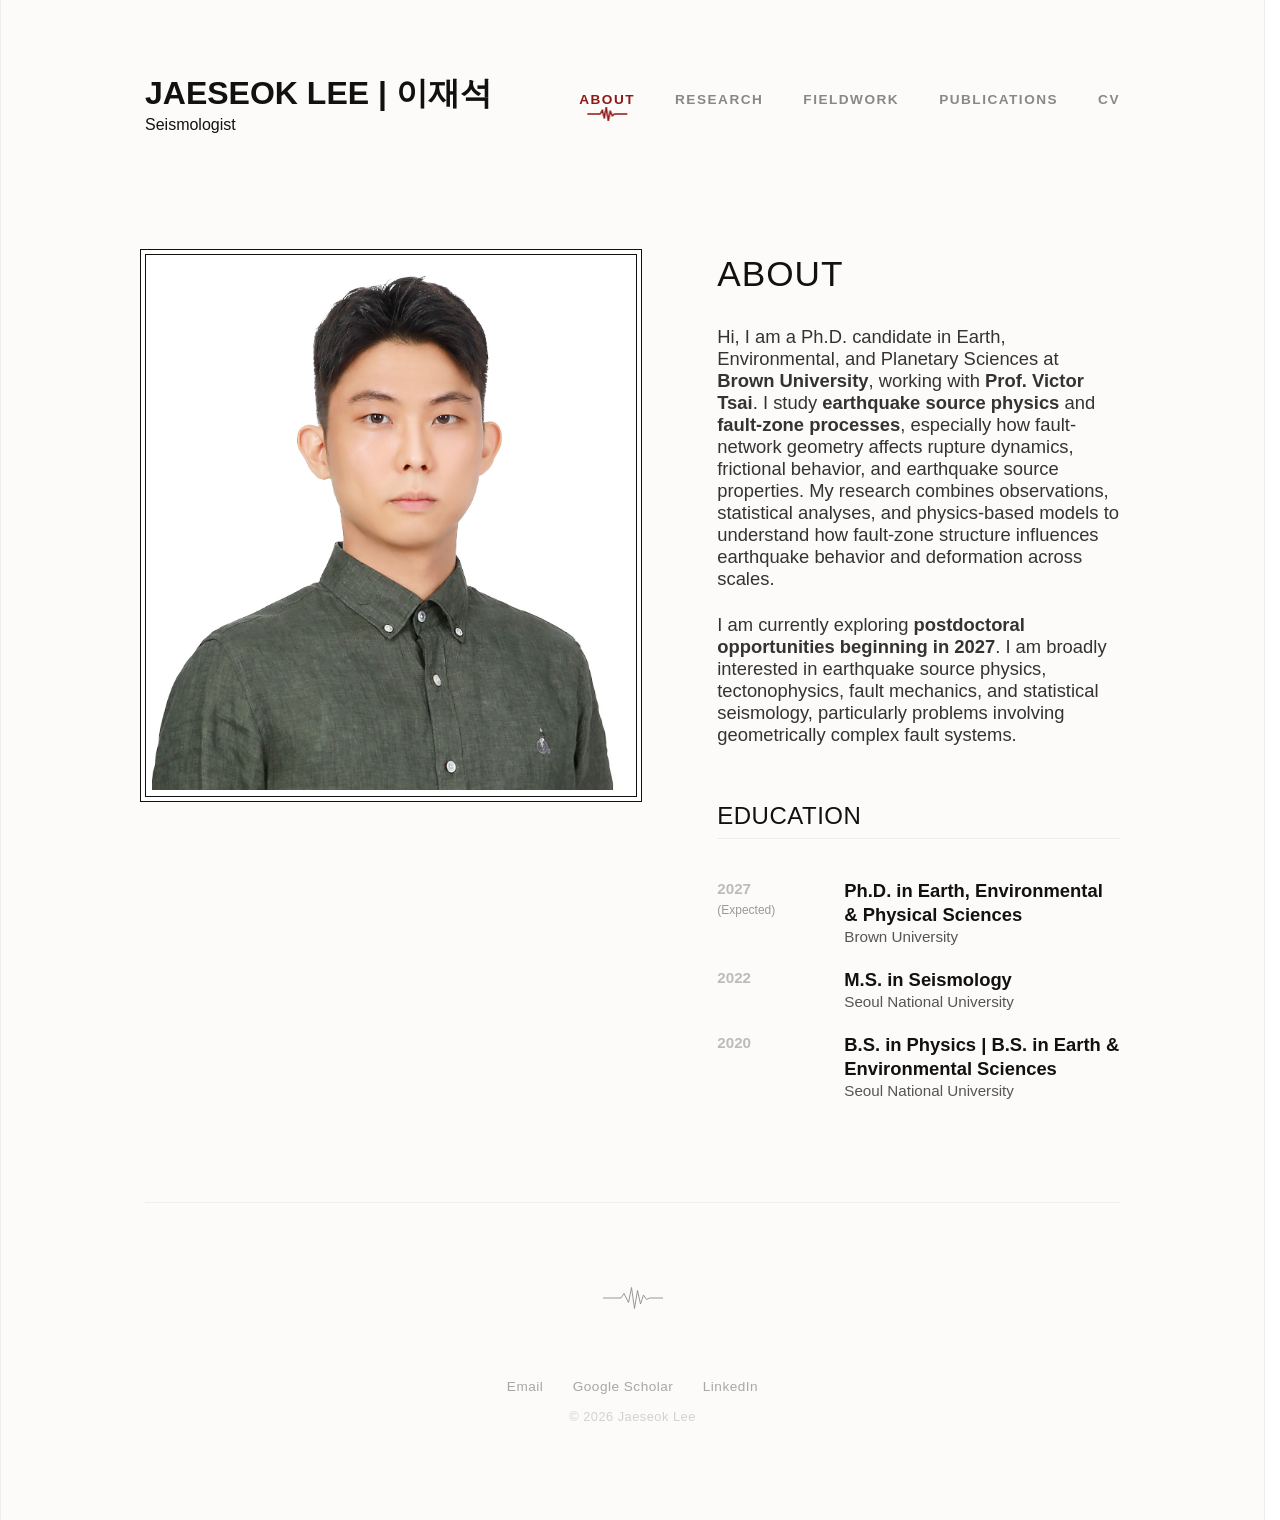
==== commit c80fa419: "text" ====
--- a/index.html
+++ b/index.html
@@ -19,13 +19,18 @@
             <section id="about" class="split-container">
                 
                 <div class="split-image">
-                    <img src="images/jaeseok1.png" alt="Jaeseok Lee">
+                    <img src="images/Jaeseok-Lee-Profile-Pic-crop.png" alt="Jaeseok Lee">
                 </div>
                 
                 <div class="split-text">
                     <h1>ABOUT</h1>
-                    <p>Hi, I'm a Seismologist and PhD candidate at <b>Brown University</b> specializing in <b>Ground Motion Simulation</b> and <b>Complex Fault Geometry</b>. My research focuses on understanding the physical constraints impacting earthquake rupture processes.</p>
-                    <p>I am currently seeking post-doctoral opportunities starting 2027. I am particularly interested in collaborations involving seismic data collection and analysis.</p>
+                    <p>
+                        Hi, I am a Ph.D. candidate in Earth, Environmental, and Planetary Sciences at <b>Brown University</b>, working with <b>Prof. Victor Tsai</b>. I study <b>earthquake source physics</b> and <b>fault-zone processes</b>, especially how fault-network geometry affects rupture dynamics, frictional behavior, and earthquake source properties. My research combines observations, statistical analyses, and physics-based models to understand how fault-zone structure influences earthquake behavior and deformation across scales.
+                    </p>
+
+                    <p>
+                        I am currently exploring <b>postdoctoral opportunities beginning in 2027</b>. I am broadly interested in earthquake source physics, tectonophysics, fault mechanics, and statistical seismology, particularly problems involving geometrically complex fault systems.
+                    </p>
                     
                     <h2 style="margin-top: 3.5rem; font-size: 1.5rem; border-bottom: 1px solid #eee; padding-bottom: 0.5rem;">EDUCATION</h2>
                     
@@ -61,6 +66,7 @@
     
             <hr class="section-divider">
     
+            <!--
             <section class="split-container" style="grid-template-columns: 1.2fr 0.8fr; margin-top: 2rem;">
                 
                 <div>
@@ -107,6 +113,7 @@
                 </div>
     
             </section>
+            -->
 
         </div> <!-- page content -->
 
--- a/style.css
+++ b/style.css
@@ -1,28 +1,60 @@
-
+/* ==========================================================================
+   1. GLOBAL RESET & BASELINE UTILITIES
+   ========================================================================== */
 * {
     margin: 0;
     padding: 0;
     box-sizing: border-box;
 }
 
+html {
+    scrollbar-gutter: stable; /* Kills layout horizontal jitter across tabs */
+    min-height: 100vh;
+}
+
 body {
     font-family: -apple-system, BlinkMacSystemFont, "Segoe UI", Roboto, Helvetica, Arial, sans-serif;
-    color: #1C1D1F;
-    background-color: #F9F8F5;
-    line-height: 1.6;
-    padding: 0 6%; /* Side margins for the entire screen layout */
-    transition: background-color 0.3s ease; /* Optional: smooths out page transitions */
-}
-
-nav a:hover, nav a.active {
-    color: #D34E36; /* Crisp seismic indicator red */
-}
-
-/* Main Display Canvas Container */
+    color: #111;
+    
+    /* Pinned San Andreas Fault Backdrop */
+    background-image: linear-gradient(rgba(0,0,0,0.1), rgba(0,0,0,0.15)), 
+                      url('images/san_andreas_fault_carrizo_plain.jpg');
+    background-attachment: fixed;  
+    background-size: cover;        
+    background-position: center;   
+    
+    margin: 0 auto;
+    padding: 0;
+    min-height: 100vh;
+
+    display: flex;
+    justify-content: center; /* Horizontally centers the layout engine */
+}
+
+/* ==========================================================================
+   2. THE MASTER COLUMN (Locked Full Height & Expanded Width)
+   ========================================================================== */
 main {
-    max-width: 1200px;
-    margin: 0 auto;
-    padding-bottom: 5rem;
+    max-width: 1600px;           /* Stretches container outward left and right */
+    width: 100%;
+    min-height: 100vh;           /* Forces sheet to floor on short tabs, grows on long tabs */
+    background-color: #FDFBF9;   /* Smooth limestone off-white */
+    
+    /* Generates your massive left/right cushion frame around text/images */
+    padding: 0 9rem 4rem 9rem; 
+    margin: 0;
+    
+    /* Layout structural locks */
+    display: flex;
+    flex-direction: column;
+    flex-shrink: 0;
+    min-width: 0;
+    
+    /* Presentation boundaries */
+    border-left: 1px solid rgba(0, 0, 0, 0.05);
+    border-right: 1px solid rgba(0, 0, 0, 0.05);
+    box-shadow: 0 0 60px rgba(0, 0, 0, 0.12);
+    
     animation: fadeIn 0.4s ease-in-out;
 }
 
@@ -32,15 +64,15 @@
 }
 
 /* ==========================================================================
-   2. FIXED BASELINE NAVIGATION HEADER & FOOTER
+   3. FIXED HEADER AND FOOTER CONTROLS
    ========================================================================== */
 #header-container {
     display: flex;
     justify-content: space-between;
-    align-items: baseline; /* Locks name and menu tabs onto the exact same text line */
-    padding: 4.5rem 0 3.5rem 0;
-    max-width: 1200px;
-    margin: 0 auto;
+    align-items: baseline;       /* Locks name and menu tabs onto the exact same text line */
+    width: 100%;
+    padding: 4.5rem 0 2.5rem 0;
+    margin-bottom: 4rem;          /* Uniform breathing room before content sections */
 }
 
 .logo {
@@ -57,8 +89,8 @@
 }
 
 .logo a {
-    color: inherit;
-    text-decoration: none; /* Keeps logo text completely clean and free of underlines */
+    color: #000000;
+    text-decoration: none; 
 }
 
 .logo p {
@@ -66,9 +98,10 @@
     color: #666;
     letter-spacing: 0.5px;
     text-transform: uppercase;
-    margin-top: 0.3rem; /* Spacing that pushes subtitle cleanly beneath name */
-}
-
+    margin-top: 0.3rem; 
+}
+
+/* Seismic Navigation Menu & Active Indicators */
 nav {
     display: flex;
     gap: 2.5rem;
@@ -76,44 +109,130 @@
 
 nav a {
     text-decoration: none;
-    color: #999;
+    color: #888888;
+    font-weight: 600;
     text-transform: uppercase;
     font-size: 0.85rem;
-    font-weight: 500;
-    letter-spacing: 1px;
+    letter-spacing: 1.5px;
+    position: relative;
+    padding-bottom: 14px;         /* Room for the wave underline */
     transition: color 0.2s ease;
 }
 
-nav a:hover, nav a.active {
-    color: #000;
+nav a:hover {
+    color: #111111;
+}
+
+nav a.active {
+    color: #8C1919;               /* Locks active tab text to matching seismic red */
+    font-weight: 700;
+}
+
+/* The Tectonic Underline Trace Generator */
+nav a.active::after {
+    content: '';
+    position: absolute;
+    bottom: 0;
+    left: 50%;
+    transform: translateX(-50%);
+    height: 14px;
+    width: 100%;
+    background-image: url("data:image/svg+xml,%3Csvg xmlns='http://www.w3.org/2000/svg' viewBox='0 0 40 14' fill='none' stroke='%238C1919' stroke-width='1.5' stroke-linecap='round' stroke-linejoin='round'%3E%3Cpath d='M0,7 L13,7 L15,3 L17,11 L19,0 L21,14 L23,4 L25,9 L27,7 L40,7'/%3E%3C/svg%3E");
+    background-repeat: no-repeat;
+    background-position: center;
+    background-size: contain;
+    animation: seismicTrace 0.35s cubic-bezier(0.1, 0.8, 0.3, 1) forwards;
+}
+
+@keyframes seismicTrace {
+    0% { width: 0%; opacity: 0; }
+    100% { width: 110%; opacity: 1; }
 }
 
 /* Seismogram Footer Alignment */
 #footer-container, footer {
-    max-width: 1200px;
-    margin: 7rem auto 0 auto;
-    padding: 4rem 0 2rem 0; 
-    
-    border-top: none; /* Disables any default structural borders */
+    width: 100%;
+    margin-top: auto;            /* Spring anchor: aggressively pins footer to absolute page bottom */
+    padding: 6rem 0 2rem 0; 
+    
+    /* ─── THE FIXED ALIGNMENT ENGINE ─── */
+    display: flex;
+    flex-direction: column;       /* Stacks the links row on top of the copyright row */
+    align-items: center;          /* Symmetrically centers everything horizontally */
+    justify-content: center;
+    /* ────────────────────────────────── */
     
     background-repeat: no-repeat;
     background-image: url("data:image/svg+xml,%3Csvg xmlns='http://www.w3.org/2000/svg' viewBox='0 0 40 20' fill='none' stroke='%23222222' stroke-width='0.6'%3E%3Cpath d='M0,10 L12,10 L14,7 L17,13 L19,3 L21,17 L23,5 L25,14 L27,8 L29,11 L31,10 L40,10'/%3E%3C/svg%3E");
-        
     background-size: 180px 30px;
     background-position: center top; 
-    opacity: 0.65;
+    opacity: 0.5;
     
     text-align: center;
     font-size: 0.85rem;
     color: #999;
 }
 
-/* ==========================================================================
-   3. UNIFORM SPLIT-SCREEN GRID LAYOUTS (About & Fieldwork Pages)
-   ========================================================================== */
+#footer-container a, footer a {
+    color: #555555;               /* Clean, readable charcoal gray */
+    text-decoration: none;        /* Kills the ugly raw underline */
+    font-weight: 500;
+    font-size: 0.85rem;
+    letter-spacing: 0.5px;
+    display: inline-block;
+    margin: 0 0.8rem;             /* Perfectly spaces the links away from each other */
+    
+    /* Smooth transition for the interactive hover color shift */
+    transition: color 0.2s ease, border-color 0.2s ease;
+    border-bottom: 1px solid transparent; 
+    padding-bottom: 2px;
+}
+
+/* Hover State: Slices to your signature crustal dark red on mouseover */
+#footer-container a:hover, footer a:hover {
+    color: #8C1919;               
+    border-bottom: 1px solid rgba(140, 25, 25, 0.3); /* Subtle sophisticated accent line */
+}
+
+/* The Copyright Line underneath */
+#footer-container p, footer .copyright {
+    margin-top: 0.8rem;          /* Pushes copyright text cleanly below links */
+    font-size: 0.8rem;
+    color: #aaaaaa;               /* Soft slate gray so it doesn't shout for attention */
+    letter-spacing: 0.5px;
+}
+/* ==========================================================================
+   4. INTERACTIVE CLICK MOUSE SHOCKWAVES
+   ========================================================================== */
+.seismic-wavefront {
+    position: fixed;
+    border: 1.5px solid rgba(140, 25, 25, 0.8);
+    border-radius: 50%;
+    pointer-events: none;
+    transform: translate(-50%, -50%) scale(0);
+    z-index: 999999; 
+    animation: propagate 0.8s cubic-bezier(0.1, 0.4, 0.2, 1) forwards;
+}
+
+@keyframes propagate {
+    0% { width: 0; height: 0; opacity: 0.9; }
+    100% { width: 220px; height: 220px; opacity: 0; transform: translate(-50%, -50%) scale(1); }
+}
+
+/* ==========================================================================
+   5. UNIFORM CONTENT GRID SYSTEM (About & Fieldwork Pages)
+   ========================================================================== */
+#page-content h2 {
+    margin-bottom: 2.5rem;        /* Symmetrical gap anchor for lists across pages */
+    font-size: 1.5rem;
+    letter-spacing: 0.5px;
+    border-bottom: 1px solid #eee; 
+    padding-bottom: 0.5rem;
+}
+
 .split-container {
     display: grid;
-    grid-template-columns: 1.1fr 0.9fr; /* Enforces strict 55% to 45% proportions */
+    grid-template-columns: 1.1fr 0.9fr; 
     gap: 5rem;
     align-items: flex-start;
     margin-top: 1rem;
@@ -132,8 +251,122 @@
     margin-bottom: 1.5rem;
 }
 
-/* Standardized Frame Layout for Images across ALL pages */
-.split-image img,
+/* Profile picture frame style */
+.split-image img {
+    width: 100%;
+    height: auto;
+    display: block;
+    object-fit: cover;
+    padding: 6px;
+    border: 1px solid #111;
+    outline: 4px solid #fff;
+    box-shadow: 0 0 0 5px #111;
+    background-color: #fff;
+}
+
+.image-link {
+    display: block;
+    cursor: zoom-in;
+    transition: opacity 0.2s ease;
+}
+
+.image-link:hover {
+    opacity: 0.85;
+}
+
+/* ==========================================================================
+   6. TIMELINE COMPONENT LAYOUT
+   ========================================================================== */
+.education-timeline {
+    max-width: 850px;
+    margin-top: 2rem;
+}
+
+.timeline-item {
+    display: flex;
+    gap: 2rem;             
+    margin-bottom: 1.2rem; 
+    align-items: flex-start;
+}
+
+.timeline-year {
+    font-weight: 700;
+    color: #bbb;
+    min-width: 95px;       
+    font-size: 0.95rem;    
+    line-height: 1.3;
+}
+
+.timeline-year small {
+    font-weight: 400;
+    font-size: 0.75rem;
+    color: #999;
+}
+
+.timeline-content h3 {
+    font-size: 1.15rem;    
+    font-weight: 600;
+    color: #111;
+    line-height: 1.3;
+    margin-bottom: 0.1rem;
+}
+
+.timeline-content .institution {
+    font-size: 0.95rem;
+    color: #555;
+    margin-bottom: 0.2rem;
+}
+
+.timeline-content .details {
+    font-size: 0.9rem;
+    color: #666;
+    line-height: 1.4;
+}
+
+/* ==========================================================================
+   7. RESEARCH PROJECT COMPONENT LAYOUT
+   ========================================================================== */
+.research-intro {
+    max-width: 1080px;  
+    margin-bottom: 4rem;
+}
+
+.lead-text {
+    font-size: 1.15rem;
+    color: #333;
+    line-height: 1.7;
+}
+
+.project-item {
+    display: block; 
+    margin-bottom: 6rem;
+}
+
+.project-text {
+    margin-bottom: 2.5rem;
+    max-width: 1080px;      
+}
+
+.project-text h3 {
+    font-size: 1.6rem;
+    font-weight: 600;
+    margin-bottom: 1.2rem;
+    letter-spacing: 0.5px;
+}
+
+.project-text p {
+    font-size: 1.05rem;
+    color: #333;
+    margin-bottom: 1.2rem;
+}
+
+.project-gallery {
+    display: grid;
+    grid-template-columns: 1fr 1fr; 
+    gap: 1.5rem;
+    align-items: flex-start;
+}
+
 .project-figure img {
     width: 100%;
     height: auto;
@@ -143,125 +376,6 @@
     background-color: #fff;
 }
 
-/* Update your profile picture frame to look like a precise scientific figure map */
-.split-image img {
-    width: 100%;
-    height: auto;
-    display: block;
-    object-fit: cover;
-    
-    /* Elegant scientific alternating map-border aesthetic */
-    padding: 6px;
-    border: 1px solid #111;
-    outline: 4px solid #fff;
-    box-shadow: 0 0 0 5px #111;
-    background-color: #fff;
-}
-
-/* Native Zoom Indicator for Figures linking to High-Res tabs */
-.image-link {
-    display: block;
-    cursor: zoom-in;
-    transition: opacity 0.2s ease;
-}
-
-.image-link:hover {
-    opacity: 0.85;
-}
-
-/* ==========================================================================
-   4. SQUEEZED COMPACT TIMELINE (Education, Awards, & Locations)
-   ========================================================================== */
-.education-timeline {
-    max-width: 850px;
-    margin-top: 2rem;
-}
-
-.timeline-item {
-    display: flex;
-    gap: 2rem;             /* Compressed gap between column sections */
-    margin-bottom: 1.2rem; /* Squeezed timeline margins to fit perfectly with portrait frames */
-    align-items: flex-start;
-}
-
-.timeline-year {
-    font-weight: 700;
-    color: #bbb;
-    min-width: 95px;       /* Sleek width parameters for time steps */
-    font-size: 0.95rem;    /* Refined scale for tight spacing */
-    line-height: 1.3;
-}
-
-.timeline-year small {
-    font-weight: 400;
-    font-size: 0.75rem;
-    color: #999;
-}
-
-.timeline-content h3 {
-    font-size: 1.15rem;    /* Clean title scale to minimize row wraps */
-    font-weight: 600;
-    color: #111;
-    line-height: 1.3;
-    margin-bottom: 0.1rem;
-}
-
-.timeline-content .institution {
-    font-size: 0.95rem;
-    color: #555;
-    margin-bottom: 0.2rem;
-}
-
-.timeline-content .details {
-    font-size: 0.9rem;
-    color: #666;
-    line-height: 1.4;
-}
-
-/* ==========================================================================
-   5. RESEARCH VIEW SPECIFIC LAYOUT CONSTRAINTS
-   ========================================================================== */
-.research-intro {
-    max-width: 950px;  
-    margin-bottom: 4rem;
-}
-
-.lead-text {
-    font-size: 1.15rem;
-    color: #333;
-    line-height: 1.7;
-}
-
-.project-item {
-    display: block; 
-    margin-bottom: 6rem;
-}
-
-.project-text {
-    margin-bottom: 2.5rem;
-    max-width: 950px;      /* Matches the introduction layout bounds beautifully */
-}
-
-.project-text h3 {
-    font-size: 1.6rem;
-    font-weight: 600;
-    margin-bottom: 1.2rem;
-    letter-spacing: 0.5px;
-}
-
-.project-text p {
-    font-size: 1.05rem;
-    color: #333;
-    margin-bottom: 1.2rem;
-}
-
-.project-gallery {
-    display: grid;
-    grid-template-columns: 1fr 1fr; /* Uniform side-by-side display for twin plots */
-    gap: 1.5rem;
-    align-items: flex-start;
-}
-
 .project-figure .caption {
     font-size: 0.85rem;
     color: #777;
@@ -277,13 +391,12 @@
 }
 
 /* ==========================================================================
-   PUBLICATIONS & LISTINGS REFERENCE
-   ========================================================================== */
-.publications-section h3 {
-    font-size: 1.5rem;
-    font-weight: 300;
-    margin-bottom: 2.5rem;
-    letter-spacing: 1px;
+   8. PUBLICATIONS LAYOUT
+   ========================================================================== */
+.publications-list {
+    margin-top: 0;
+    padding-left: 0;
+    list-style: none;
 }
 
 .pub-item {
@@ -313,7 +426,6 @@
     text-decoration: underline;
 }
 
-/* Hanging Indent Structural Context for Inline Block Citations */
 .research-reference {
     font-size: 0.9rem;
     color: #666;
@@ -332,140 +444,26 @@
     margin-bottom: 0.8rem;
 }
 
-.research-reference ul {
-    list-style: none;
-}
-
-.research-reference li {
-    margin-bottom: 0.8rem;
-    padding-left: 1.5rem;
-    text-indent: -1.5rem;
-}
-
-
-/* ==========================================================================
-   Parallax Tectonic Earth Backdrop
-   ========================================================================== */
-body {
-    font-family: -apple-system, BlinkMacSystemFont, "Segoe UI", Roboto, Helvetica, Arial, sans-serif;
-    color: #111;
-    
-    /* 1. Insert your background landscape image here */
-    background-image: linear-gradient(rgba(0,0,0,0.1), rgba(0,0,0,0.15)), 
-                      url('images/san_andreas_fault_carrizo_plain.jpg');
-    
-    /* 2. The Parallax Magic Engine */
-    background-attachment: fixed;  /* Keeps the image locked in place while scrolling */
-    background-size: cover;        /* Stretches the landscape to fill the display */
-    background-position: center;   /* Keeps the focus centered */
-    
-    padding: 0 4%;
-}
-
-/* ==========================================================================
-   The Floating Website Bounding Box
-   ========================================================================== */
-
-main {
-    max-width: 1200px;
-    background-color: #ffffff;     /* Flat white or ivory (#faf9f6) */
-    padding: 4rem 5rem;            
-    border: 2px solid rgba(0, 0, 0, 0.1);
-    box-shadow: 0 20px 40px rgba(0, 0, 0, 0.15);
-    animation: fadeIn 0.4s ease-in-out;
-}
-
-/* Float your top navigation cleanly over the background landscape */
-#header-container {
-    display: flex;
-    justify-content: space-between;
-    align-items: baseline;
-    max-width: 1200px;
-    margin: 0 auto;
-    
-    /* Give header text high-contrast pop over the landscape background */
-    text-shadow: 0 2px 4px rgba(255, 255, 255, 0.4); 
-}
-
-/* Tweak your header logo text to stay bold over the scenery */
-.logo a {
-    color: #000000;
-}
-nav a {
-    color: #444444;
-    font-weight: 600;
-}
-nav a:hover, nav a.active {
-    color: #000000;
-}
-
-/* ==========================================================================
-   Interactive Seismic Wavefront Click Effect
-   ========================================================================== */
-.seismic-wavefront {
-    position: fixed;
-    border: 1.5px solid rgba(140, 25, 25, 0.8); /* dark red */
-    border-radius: 50%;
-    pointer-events: none;
-    transform: translate(-50%, -50%) scale(0);
-    z-index: 999999; 
-    animation: propagate 0.8s cubic-bezier(0.1, 0.4, 0.2, 1) forwards;
-}
-
-@keyframes propagate {
-    0% {
-        width: 0;
-        height: 0;
-        opacity: 0.9;
-    }
-    100% {
-        width: 220px;
-        height: 220px;
-        opacity: 0;
-        transform: translate(-50%, -50%) scale(1);
-    }
-}
-
-/* ==========================================================================
-   MOBILE RESPONSIVE OVERRIDES
-   ========================================================================== */
+.research-reference ul { list-style: none; }
+.research-reference li { margin-bottom: 0.8rem; padding-left: 1.5rem; text-indent: -1.5rem; }
+
+/* ==========================================================================
+   9. MOBILE RESPONSIVE OVERRIDES
+   ========================================================================== */
+@media (max-width: 1024px) {
+    main { padding: 0 4rem 4rem 4rem; }
+}
+
 @media (max-width: 768px) {
-    #header-container {
-        flex-direction: column;
-        align-items: flex-start;
-        gap: 1.5rem;
-        padding: 2.5rem 0;
-    }
-    
-    nav {
-        gap: 1.5rem;
-        flex-wrap: wrap;
-    }
-    
-    .split-container {
-        grid-template-columns: 1fr;
-        gap: 3rem;
-    }
-    
-    .project-gallery {
-        grid-template-columns: 1fr;
-        gap: 2.5rem;
-    }
-
-    .pub-item {
-        flex-direction: column;
-        gap: 0.2rem;
-    }
+    main { padding: 0 2rem 4rem 2rem; }
+    #header-container { flex-direction: column; align-items: flex-start; gap: 1.5rem; padding: 2.5rem 0; }
+    nav { gap: 1.5rem; flex-wrap: wrap; }
+    .split-container { grid-template-columns: 1fr; gap: 3rem; }
+    .project-gallery { grid-template-columns: 1fr; gap: 2.5rem; }
+    .pub-item { flex-direction: column; gap: 0.2rem; }
 }
 
 @media (max-width: 600px) {
-    .timeline-item {
-        flex-direction: column;
-        gap: 0.4rem;
-        margin-bottom: 2.5rem;
-    }
-    
-    .timeline-year {
-        min-width: auto;
-    }
-}
+    .timeline-item { flex-direction: column; gap: 0.4rem; margin-bottom: 2.5rem; }
+    .timeline-year { min-width: auto; }
+}
